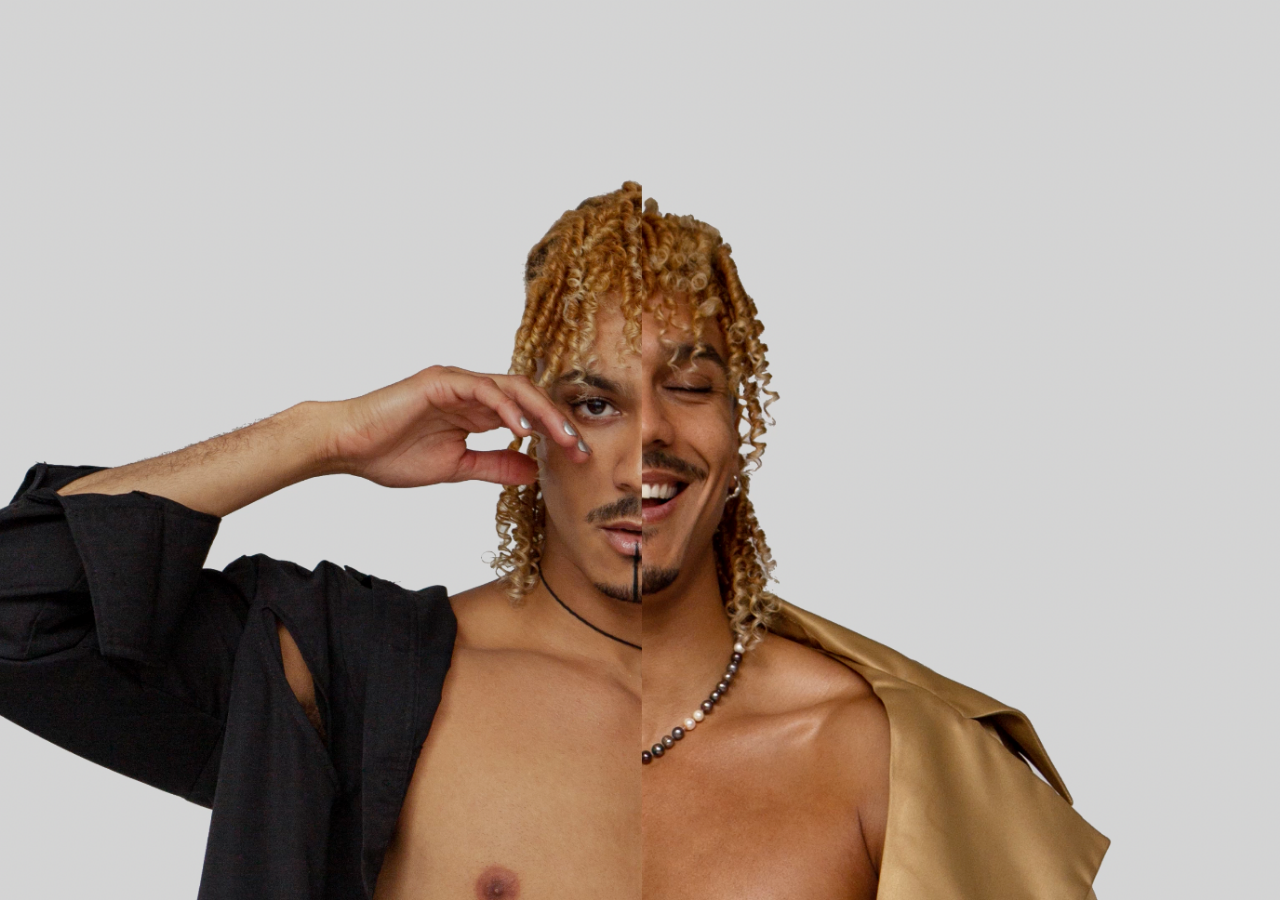
==== INDEX.html @ 9d593cb0 "mistake in the last one" ====
<!DOCTYPE html>
<html lang="en">

<head>
  <meta charset="UTF-8">
  <meta http-equiv="X-UA-Compatible" content="IE=edge">
  <meta name="viewport" content="width=device-width, initial-scale=1.0">
  <link rel="stylesheet" href="ANDRO STYLE.css">
  <link rel="preconnect" href="https://fonts.googleapis.com">
  <link rel="preconnect" href="https://fonts.gstatic.com" crossorigin>
  <link href="https://fonts.googleapis.com/css2?family=GFS+Didot&display=swap" rel="stylesheet">
  <link rel="stylesheet" href="/MAILING-LIST.css">

  <title>Document</title>
</head>

<body>
  <!DOCTYPE html>
  <html>

  <head>
    <meta name="viewport" content="width=device-width, initial-scale=1">
    <style>
      * {
        box-sizing: border-box;
      }

      body {
        margin: 0;
        font-family: Helvetica;
        font-size: 17px;
        padding: 0px;
        display: flex;
        justify-content: center;
        align-items: center;
        overflow: hidden;
        display: flex;
        flex-direction: column;
        align-items: center;
        justify-content: center;
        background-color: #CFCECE;
        width: 100vw;
        height: auto;
      }


      #myVideo {
        width: auto;
        height: 100vh;
        object-fit: cover;
      }

      #contentPost {
        top: 50px;
        position: fixed;
        font-size: 40pt;
        min-width: 100vw;
        display: flex;
        align-items: center;
        justify-content: center;
      }

      .wrapper {
        display: flex;
        flex-direction: column;
        justify-content: space-between;
        align-items: center;
        height: 100vh;
        width: 1000px;
        position: absolute;
        padding: auto;
        outline: 2px;
        outline-style: solid;
        outline-color: red;
        padding-top: 70vh;
      }

      .logo-landing-page {
        margin-top: 50px;
        width: 100%;
        max-width: 1000px;
      }

      #mailing-list-landing-page {
        position: fixed !important;
        top: 53%;
        padding-top: 10px !important;
        padding-left: 10px !important;
        padding-right: 10px !important;
        padding-bottom: 20px !important;
        height: 250px;
        width: 320px;
        background-color: rgba(62, 62, 62, 0.8);
        border-radius: 4px;
        opacity: 0;
      }

      #socials-landing-page {
        margin-top: 10px;
        margin-bottom: 10px;
      }

      #entersite {
        position: absolute;
        top: 87%;
        width: 200px;
        height: 50px;
        border-radius: 2px;
        border: 2px;
        border-style: solid;
        border-color: white;
        display: flex;
        align-items: center;
        justify-content: center;
        background-color: rgba(255, 255, 255, 0.5);
        font-family: DIDOT;
        font-weight: BOLD;
        text-decoration: none;
        color: black;
      }

      #entersite:hover {
        cursor: pointer;
        background-color: rgba(255, 255, 255, 0.7);
      }

      @media only screen and (max-height: 700px) {
        .logo-landing-page {
          max-width: 550px !important;
          margin-top: 0px !important;
        }
      @media only screen and (max-width: 420px) {
        .logo-landing-page {
          margin-top: 10px !important;
        }
      

        @media only screen and (max-height: 460px) {
          .logo-landing-page {
            max-width: 350px;
            margin-top: 0px;
          }

          #entersite {
            transform: scale(0.7);
            transform-origin: top;
          }

          @media only screen and (max-width: 768px) {

            .logo-landing-page {
              margin-top: 0px;
              width: 100%;
              max-width: 500px;
            }

            #myVideo {
              width: auto;
              height: 100vh;
              object-fit: cover;
            }
    </style>
  </head>


  <body>
    <script>
      console.log("hello")
      var video = document.getElementById("video");
      let windowWidth = window.visualViewport.width
      let windowHeight = window.visualViewport.height
      console.log(windowWidth)

      let source = document.createElement("source")
      source.setAttribute("type", "video/mp4")

      if (windowWidth < 518 && windowHeight > 375) {
        //It is a small screen
        source.setAttribute("src", 'ANDRO test.mp4')
        video.append(source);
      } else
        if (windowWidth > 518 && windowWidth < 1400 && windowHeight > 788) {
          //It is an iPad
          source.setAttribute("src", 'ANDRO test.mp4')
          video.append(source);
        }
        else
          if (windowWidth < 1400 && windowHeight < 788) {
            //It is a portrait device
            source.setAttribute("src", 'ANDRO test.mp4')
            video.append(source);
          }
          else
            if (windowWidth > 1400) {
              //It is a big screen or desktop
              source.setAttribute("src", 'ANDRO test.p4')
              video.append(source);
            }

    </script>
    <script src="https://code.jquery.com/jquery-1.11.3.js"></script>
    <script>

      $(document).ready(function () {
        // Hide the div
        $("#contentPost").hide();
        // Show the div after 5s
        $("#contentPost").delay(3000).fadeIn(100);
      });

      $(document).ready(function () {
        // Hide the div
        $("#mailing-list-landing-page").hide();
        // Show the div after 5s
        $("#mailing-list-landing-page").delay(4200).fadeIn(450);
      });
      $(document).ready(function () {
        // Hide the div
        $("#entersite").hide();
        // Show the div after 5s
        $("#entersite").delay(4600).fadeIn(250);
      });

    </script>


    <video playsinline autoplay muted id="myVideo" poster="/landing-page-poster.png">
      <source src="/ANDRO-LANDING-PAGE.mp4" type="video/mp4">
      Your browser does not support HTML5 video.
    </video>
    <a id="entersite" href="/ANDRO SITE.html">ENTER SITE</a>

    <script defer src="https://sibforms.com/forms/end-form/build/main.js"></script>
    <div id="contentPost">
      <img src="/andro-black.png" alt="Andro-LOGO" class="logo-landing-page">
    </div>



  </body>

  </html>
</body>

</html>
---- ANDRO STYLE.css ----
/* html,body{
    margin:0;
    background-color: black;
    padding:0;
    align-items: center;
    display: flex;
    flex-direction: column;
    overflow-x: hidden;
    max-width: 100%;
    position: relative;
} */
.lock-scroll00000 {
    position:fixed;
}

#mobile-video{
    max-width: 100vw;
    position: fixed;
    width: 100%;
    min-height: 100%;
    position: absolute;
    object-fit: cover;
    z-index: 0;   
    display: none;
}

#banner-video[poster]{
    object-fit: cover;
}
#smaller-video[poster]{
    object-fit: cover;
}
#mobile-video[poster]{
    object-fit: cover;
}

#smaller-video{
    max-width: 100vw;
    position: fixed;
    width: 100%;
    min-height: 100%;
    position: absolute;
    object-fit: cover;
    z-index: 0;   
    display: none;
    max-height: 100vh;
}

#banner-video{
    max-width: 100vw;
    position: fixed;
    width: 100%;
    height: 100%;
    position: absolute;
    object-fit: cover;
    z-index: 0;   
    display: block;
}

.landing-video{
    opacity: 0.9;
    min-width: 100vw;
    max-width: 100vw;
    height: 100vh;
    max-height: 100vh;
    position: relative;
    z-index: 0;
    padding-bottom: 50px;
}

.award-poster{
    display: flex;
    align-items: center;
    justify-content: center;
    width:70vw;
}

.background-background{
    margin-top:100vh;
    position: absolute;
    width:100%;
    overflow-y: hidden;
}

.background-image-right{
    float:right;
    min-width:100%;
}

.background-image-right-scale{
    float:right;
    transform: scale(1.3);
}

.background-image-left{
    float:left;
    min-width: 100%;
}


/* .big-background-container{
    position:relative;
    max-width:100vw;
    max-height: 1500px;
} */

/* SCALE THE HEIGHT HERE TO CHANGE OVERALL HEIGHT OF PAGE */
.background-container{
    position: relative;
    z-index: 0;
    right:0;
    background-size:cover;
    width: 100vw;
    overflow: hidden;
}

.mailing-text{
    width:280px;
    text-align: center;
    font-family: didot;
    color: white;
    font-size: 12pt;
    line-height: 1.5;
}

.end{
    position: relative;
    z-index: 100;
    margin-top: 180px;
    height: 80px;
    width: 100vw;
    color: white;
    display: flex;
    justify-content: space-between;
    align-items: center;
    flex-direction: column;
}

.footer-text{
    font-family: didot;

}

.navbar{
    width: 100vw;
    display: flex;
    flex-direction: row;
    justify-content: space-between;
    z-index: 1;
    position: fixed;
    top:0;
    z-index: 1;
}

.logo-container{
    max-width: 300px;
    z-index: 1000;
    display: flex;
    position: fixed;
    left:0px;
}

.andro-logo{
    max-width: 100%;
    padding-top: 34px;
    padding-left: 40px;
    z-index: 100;
}

.big-menu-container{
    position: fixed;
    display: flex;
    right: 30px;
    top:40px;
    z-index: 999999999;
}

.menu-container-lewis{
    max-width: 400px;
    display: flex;
    justify-content: space-evenly;
    flex-direction: row;
    margin-top: 50px;
    z-index: 1;
    margin-right: 50px;
    position: absolute;
}

.menu-item-og{
    font-size: 12pt;
    color: white;
    font-family: DIDOT;
    font-weight:lighter;
    text-decoration: none;
    opacity: 0.7;
    width: auto;
    margin-left: 10px;
    margin-right: 10px;
}

.menu-item-og:hover{
    opacity: 1;
    transition-duration: 100ms;
}

.page{
    position:relative;
    display:flex;
    align-items: center;
    justify-content: space-between;
    flex-direction: column;
    width:100vw;
    padding:120px;
    /* outline-width:2px;
    outline-style: solid;
    outline-color: white; */
}

.page-bottom{
    position:relative;
    display:flex;
    align-items: center;
    justify-content: space-between;
    flex-direction: column;
    width:100vw;
    padding-top:50px;
    padding-left:150px;
    padding-right: 150px;
    /* outline-width:2px;
    outline-style: solid;
    outline-color: white; */
}

.mailing-list-container{
    display:flex;
    justify-content: space-between;
    flex-direction: column;
    align-items: center;
    height: 290px;
    width: 280px;
    position: sticky;
    top: 20px;
    z-index: 400;
    padding-top: 90px;
    padding-left: 55px;
    padding-bottom: 20px;
}

.mailing-list-container--landing{
    position:static;
    display:flex;
    justify-content: space-between;
    flex-direction: column;
    align-items: center;
    height: 200px;
    width: 280px;
    z-index: 400;
}

input::placeholder{
    font-family: DIDOT;
    position:sticky;
    bottom: 0;
    text-align: center;
    color: white;
    font-size: 12px;
}

input{
    font-family: didot;
    color: grey;
}



#mc-embedded-subscribe-form{
    display: flex;
    flex-direction: row;
}

.email-box{
    width: 260px;
    height: 30px;
    background-color: rgba(255, 255, 255, 0.24);
    outline: white;
    outline-style: solid;
    outline-width: 2px;
    border-radius: 2pt;
    display: flex;
    justify-content: space-between;
    align-items: center;
    flex-direction: row;
}

.email-address-text{
    color: white;
    height: 33px;
    width: 170px;
    display:flex;
    align-items: center;
    justify-content: center;
    font-size: 12px;
    font-family: didot;
    opacity: 70%;
    bottom:68.5px;
    padding-top: 3px;
}

.line{
    width:2px;
    background-color:white;
    padding-bottom:0%;
    margin: 0%;
    height:100%;
}

.sign-up{
    color: white;
    height: 33px;
    width: 80px;
    display: flex;
    align-items: center;
    justify-content: center;
    font-size: 12px;
    font-family: didot;
    opacity: 100%;
    bottom:68.5px;
    text-decoration: none;
    outline-width: 0px;
    padding-top: 3px;  
}

.socials{
    display: flex;
    flex-direction: row;
    width: 220px;
    justify-content: space-between;
    align-items: center;
    color: white;
    padding-top: 7px;
    margin-bottom: 10px;
}


#facebook{
    width: 15px;
}

.social-icon{
    width: 25px;
    opacity: 0.8;
}

.social-icon:hover{
    opacity: 1;
    cursor: pointer;
}

.buyandstream{
    position:absolute;
    display: flex;
    flex-direction: column;
    justify-content: space-between;
    align-items: center;
    height: 50px;
    width:100vw;
    max-width: 100%;
    bottom:5vh;
    /* outline-width:2px;
    outline-style: solid;
    outline-color: white; */
}

.buyorstream{
    color: white;
    text-decoration: underline;
    font-size: 18px;
}

/* .page-live{
    position:relative;
    display:flex;
    align-items: center;
    justify-content: space-between;
    flex-direction: column;
    width:100vw;
    height:auto;
    min-height: 70vh;
    outline-width:2px;
    outline-style: solid;
    outline-color: white;
 } */

.page-content-container{
    display: flex;
    flex-direction: column;
    align-items: center;
    justify-content: space-between;
    height:auto;
}

.page-content-container-bottom{
    display: flex;
    flex-direction: column;
    align-items: center;
    justify-content: space-between;
}



.header{
    font-family: didot;
    font-size: 18px;
    font-weight: bold;
    color: white;
    margin-bottom: 80px;
    margin-top: 38px;
}

.music-container{
    display: flex;
    flex-direction: column;
    height: 140vh;
    justify-content:space-between;
    align-items: center;
    padding: 100px;

}

.EP-artwork{
    width: 450px;
}

#relative.buyandstream{
    width: 500px;
    position:relative;
    margin-bottom: 0px;
}

.EP-container{
    display: flex;
    align-items: center;
    flex-direction: column;
    justify-content: space-between;
    height: 580px;
}

.both-EP{
    display: flex;
    flex-direction: row;
    justify-content: space-between;
    width: 1100px;
}

.vid-container{
   
    display: flex;
    align-items: center;
    justify-content: center;
    position: relative;
}

.video{
    position: relative;
    width: 100%;
    height: 100%;
    aspect-ratio: 16 /9;
}

.video-page-container{
    display: flex;
    flex-direction: column;
    justify-content:space-between;
    align-items: center;
    padding: 100px;
}

* {box-sizing:border-box}

/* Slideshow container */
/* .slideshow-container {
  max-width: 1000px;
  position: relative;
  margin: auto;
  display: flex;
  flex-direction: row;
  align-items: center;
  justify-content: center;
  margin-top: 10px;
  margin-bottom: 20px;
} */

/* Hide the images by default */
.mySlides {
    width: 90vw;
    max-width: 1200px;
    max-height: 90%;
    position: relative;
}

/* Container for the L+R arrows */
.arrows{
    position: absolute;
    z-index: 100;
    display: flex;
    flex-direction: row;
    justify-content: space-between;
    width: 85vw;
    max-width:1000px;
}


.arrow{
    width:28px;
}

/* Next & previous buttons */
.prev, .next {
  cursor: pointer;
  position: relative;
  top: 50%;
  display: flex;
  align-items: center;
  justify-content: center;
  padding: 16px;
  color: rgb(255, 255, 255);
  font-weight: bold;
  font-size: 28px;
  transition: 0.6s ease;
  border-radius: 0 3px 3px 0;
  user-select: none;
    transform: scale(0.7);
}

/* Position the "next button" to the right */
.next {
  right: 0;
  border-radius: 3px 0 0 3px;
}

/* Fading animation */
.fade {
  animation-name: fade;
  animation-duration: 1.5s;
}

@keyframes fade {
  from {opacity: .4}
  to {opacity: 1}
}

.link-block{
    margin-top: 30px;
}
.see-more{
    color: white;
    text-decoration: underline;
    font-family: didot;
    font-size: 12pt;
    position: relative;
}

.anchor{
    position:absolute;
    margin-bottom: 150px;
}

.email-helper-text{
    font-family: didot;
    font-size: 200pt;
}

.full-screen-image{
    width: 100vw;
    min-height: 100vh;
}

/* HAMBURGER MENU STYLING */

#menu__toggle {
    opacity: 0;
  }
  
  #menu__toggle:checked~.menu__btn>span {
    transform: rotate(45deg);
  }
  
  #menu__toggle:checked~.menu__btn>span::before {
    top: 0;
    transform: rotate(0);
  }
  
  #menu__toggle:checked~.menu__btn>span::after {
    top: 0;
    transform: rotate(90deg);
  }
  
  #menu__toggle:checked~.menu__box {
    visibility: visible;
    left: 0;
  }
  
  .menu__btn {
    display: flex;
    align-items: center;
    position: absolute;
    top: 22px;
    left: 88%;
    width: 32px;
    height: 32px;
    cursor: pointer;
    z-index: 2;
  }
  
  .menu__btn>span {
    display: block;
    position: absolute;
    width: 100%;
    height: 2px;
    background-color: #616161;
    transition-duration: .25s;
  }
  
  .menu__btn>span::before,
  .menu__btn>span::after {
    display: block;
    position: absolute;
    width: 100%;
    height: 2px;
    background-color: #616161;
    transition-duration: .25s;
  }
  
  .menu__btn>span::before {
    content: '';
    top: -8px;
  }
  
  .menu__btn>span::after {
    content: '';
    top: 8px;
  }
  
  .menu__box {
    display: block;
    position: fixed;
    visibility: hidden;
    top: 0;
    left: -100%;
    width: 100%;
    height: 100%;
    margin: 0;
    padding: 80px 0;
    transition-duration: .25s;
    z-index: 1;
  }
  
  .menu__item {
    display: block;
    padding: 12px 24px;
    color: black;
    font-size: 25px;
    font-weight: 600;
    text-decoration: none;
    transition-duration: .25s;
  }
  
  
  .nav_desc {
    position: relative;
    text-align: center;
    padding-top: 50px;
    color: blue;
  }

  .logo-landing-page{
      padding-left: 40px;
      padding-right:40px;
  }
  .social-link{
      position: relative;
  }

  /* mute button stuff */

  #mutebutton {
    width: 45px;
    height: 60px;
    position: fixed;
    bottom: 5vh;
    left: 5%;
    z-index: 999999;
    opacity: 0;
    cursor: pointer;
  }

  .icon {
    position: fixed;
    bottom: 5vh;
    left: 5%;
    z-index: 10;
    cursor: pointer;
    transform-origin: left;
    opacity: 0.7;
  }

  .icon2 {
    position: fixed;
    bottom: 5vh;
    left: 5%;
    z-index: 10;
    cursor: pointer;
    transform-origin: left;
    opacity: 0;
  }

  .shapeexp:hover {
    fill-rule: nonzero;
    opacity: 1;
  }

  .shapeexp {
    z-index: 99999999999999;
  }

  .hoverexp {
    height: 45px;
    border: 2px solid white;
    text-align: center;
    width: 120px;
    padding: 0px !important;
    font-size: 16px;
    color: #fff;
    border-radius: 3px;
    position: fixed;
    bottom: 5vh;
    left: 7%;
    margin-left: -60px;
    cursor: pointer;
  }

  /* ///BREAKPOINTS/// */

/* @media only screen and (max-width: 1500px)and (min-width: 800px) {
    #smaller-video{
        display: flex;
    }
    #banner-video{
        display:none;
    }
    #mobile-video{
        display:none;
    }
} */
@media only screen and (max-width: 1500px) and (orientation:portrait) and (min-width:838px) {

    .award-poster{
        display: flex;
        align-items: center;
        justify-content: center;
        width:96vw;
    }
    .both-EP{
        display: flex;
        flex-direction: column;
        justify-content: space-between;
        width: auto;
    }
    /* .video{
        width: 850px;
        height: 420px;
    } */

    #live-dates{
        height: auto;
        padding-top:50px;
        padding-bottom:50px;
    }
    #topEP{
        margin-bottom: 50px;
    }
    .header{
        margin-bottom: 60px;
    }
    .page{
        padding: 0px;
        padding-top: 80px;
        padding-bottom: 80px;
    }
    .end{
        margin-top:120px;
    }
    #banner-video{
        display:none;
    }
    #smaller-video{
        display:flex;
    }
    #mobile-video{
        display:none;
    }
}

@media only screen and (max-width: 1324px){
    .both-EP{
        display: flex;
        flex-direction: column;
        height: auto;
    }

    #topEP{
        margin-bottom: 40px;
    }
    #banner-video{
        display: none !important;
    }
    #smaller-video{
        display: flex;
    }

}
@media only screen and (min-width: 1024px) and (max-height: 730px){
    .mailing-list-container{
        position: absolute;
        padding-top: 100px;
        padding-left: 0px;
        padding-bottom: 0px;
        height: auto;
        top:0;
        margin-top:100vh;
        width: 100vw;
    }
    .height{
        min-height:300px;
        min-width: 10px;
        background-color: blue;
    }
    #banner-video{
        display: none !important;
    }
    #smaller-video{
        display: flex;
    }
  
}
@media only screen and (max-width: 1024px) and (orientation:landscape){
    .mailing-list-container{
        position: absolute;
        padding-top: 100px;
        padding-left: 0px;
        padding-bottom: 0px;
        height: auto;
        top:0;
        margin-top:100vh;
        width: 100vw;
    }
    .height{
        min-height:300px;
        min-width: 10px;
        background-color: blue;
    }

    .EP-container{
        height: auto;
    }
    .buyandstream{
        margin-top:70px;
    }

    .header{
        margin-bottom: 40px;
    }

    #banner-video{
        display: none !important;
    }
    #smaller-video{
        display: flex;
    }
}

@media only screen and (max-width: 800px) and (orientation:landscape){
    #banner-video{
        display: none;
    }
}
@media only screen and (max-width: 1024px) and (orientation:portrait){

    #award-poster-page{
        width:100vw;
        padding-left: 2vw;
        padding-right:2vw;
    }

    .award-poster{
        max-height: 100vh;
    }
    /* .video{
        width: 100vw;
        height: 400px;
    } */
    .page{
        padding: 0px;
        padding-top: 50px;
        padding-bottom: 50px;
    }
    .end{
        margin-top:120px;
    }
    .andro-logo{
        padding-top: 30px;
        padding-left: 30px;
    }
    .mailing-list-container{
        position: absolute;
        padding-top: 150px;
        padding-left: 0px;
        padding-bottom: 0px;
        height: auto;
        top:0;
        margin-top:100vh;
        width: 100vw;
    }
    .height{
        min-height:350px;
        min-width: 10px;
        background-color: blue;
    }
    .menu-container{
        display: flex;
    } 
    #banner-video{
        display: none;
    }

    #smaller-video{
        display:flex;
    }

}

@media only screen and (max-width: 800px) and (min-height:400px) {

    /* .video{
        width: 100vw;
        height: 350px;
    } */
     .menu-container{
        display: none;
    } 
    .navbar-hamburger .menu-items {
        position: relative;
    } 
    .end{
        margin-top:80px;
    }
    .navbar-hamburger .menu-items {
        position: relative;
    } 

    .big-menu-container{
        display: none;
    }
    .andro-logo{
        padding-top: 30px;
        padding-left: 30px;
    }
    .header{
        margin-bottom:50px;
    }
    .award-poster{
        width:100vw;
        padding-left: 0vw;
        padding-right:0vw;
    }
    #banner-video{
        display: none !important;
    }
    #mobile-video{
        display:flex;
        width: auto;
        max-height:100vh;
        align-self: center;
        display: flex;
    }
    #smaller-video{
        display:none!important;
    } 
    .mailing-list-container{
        position: absolute;
        padding-top: 150px;
        padding-left: 0px;
        padding-bottom: 0px;
        height: auto;
        top:0;
        margin-top:100vh;
        width: 100vw;
    }
    .height{
        min-height:350px;
        min-width: 10px;
        background-color: blue;
    }
}

@media only screen and (max-width: 507px) and (orientation:portrait) {

    .page{
        padding: 0px;
        padding-top: 50px;
        padding-bottom: 50px;
    }
    .menu-container{
        display: none;
    }
    .EP-artwork{
        width:320px;
    }
    .EP-container{
        height: 440px;
    }
    .end{
        margin-top:70px;
    }

    .logo-container{
        max-width: 270px;
        margin-top: 5px;
        margin-left: 5px;
    }
    /* .video{
        width: 100vw;
        height: 250px;
    } */
    .andro-logo{
        padding-top: 25px;
        padding-left: 30px;
    }
    #sib-container{
        padding-top: 10px;
        padding-bottom: 10px;
    }

    .CONTAINER{
        margin-top: 3px !important;
        margin-bottom: 3px !important;
    }
    .award-poster{
        width:100vw;
        padding-left: 0vw;
        padding-right:0vw;
    }
    #banner-video{
        display:none;
    }
    #mobile-video{
        display:flex;
    }
    .mailing-list-container{
        position: absolute;
        padding-top: 80px!important;
        padding-left: 0px;
        padding-bottom: 0px;
        height: auto;
        top:0;
        margin-top:100vh;
        width: 100vw;
    }
    .height{
        min-height:300px!important;
        min-width: 10px;
        background-color: blue;
    }
    .end-margin{
        height:20px !important;
    }
}

@media only screen and (max-width: 400px) and (orientation:portrait) {
    .logo-container{
        max-width: 200px;
        margin-top: 10px;
        margin-left: 10px;
    }
    .award-poster{
        width:100vw;
        padding-left: 0vw;
        padding-right:0vw;
    }
    #banner-video{
        display:none;
    }
    #mobile-video{
        display:flex;
        min-width: 100vw;
    }
    .mailing-list-container{
        position: absolute;
        padding-top: 150px;
        padding-left: 0px;
        padding-bottom: 0px;
        height: auto;
        top:0;
        margin-top:100vh;
        width: 100vw;
    }
    .height{
        min-height:350px;
        min-width: 10px;
        background-color: blue;
    }
    .end-margin{
        height:20px !important;
    }
    .andro-logo{
        padding-left:15px;
    }
    /* .EP-artwork{
        height: 90vh;
        width: auto;
    }

    .EP-container{
        height: auto;
    }
    .buyandstream{
        margin-top:70px;
    }

    .header{
        margin-bottom: 40px;
    } */
}

@media only screen and (max-width: 799px) and (orientation:landscape) {

    .big-menu-container{
        display: none;
    }
    .navbar-hamburger .menu-items {
        position: relative;
    } 
    #mailing-text-mobile{
        padding-top:20px;
        text-align: center;
        max-width: 250px;
    }
    .EP-artwork{
        height: 90vh;
        width: auto;
    }

    .EP-container{
        height: auto;
    }
    .buyandstream{
        margin-top:70px;
    }

    .header{
        margin-bottom: 40px;
    }
  
    .CONTAINER{
        margin-top: 5px !important;
    }
    .socials{
        padding-top: 15px;
    }
    .mailing-list-container{
        position: absolute;
        padding-top: 150px;
        padding-left: 0px;
        padding-bottom: 0px;
        height: auto;
        top:0;
        margin-top:100vh;
        width: 100vw;
    }
    .height{
        min-height:350px;
        min-width: 10px;
        background-color: blue;
    }
    #banner-video{
        display: none;
    }
    
}
@media only screen and (max-width: 300px) {
    .andro-logo{
        width: 150px;
        padding-left: 10px;
    }
    .hamburger{
        transform: scale(0.6);
        margin-top: -6px;
    }
    #mobile-video{
        min-width:100vw;
        height: auto;
    }
    #banner-video{
        display:none;
    }
    .EP-artwork{
        max-width: 100vw;
    }
}
---- MAILING-LIST.css ----
/* CONTROL OVERALL SIZE */
.CONTAINER{
  min-width: 300px;
  WIDTH: 100%;
  margin-top: 15px;
  margin-bottom: 16px;
  display: flex;
  align-items: center;
  flex-direction: column;
}

button{
  border-width: 0px;
}
/* BUTTON */
.sib-form-block__button {
  color: black;
  height: 33px;
  width: 100px;
  display: flex;
  align-items: center;
  justify-content: center;
  font-size: 12px;
  font-family: didot;
  opacity: 100%;
  bottom:68.5px;
  text-decoration: none;
  outline-width: 0px;
  background-color: whitesmoke;
}

.sib-form-block__button:hover{
  background-color: rgba(0, 0, 0, 0.0.1);
  font-style: bold;
  border-style: solid;
  border-width: 1px;
  border-color: rgba(0, 0, 0, 0.1);
}

#success-message{
    margin-top:5px;
    margin-bottom:10px;
}

#error-message{
  font-family: didot;
  font-size: 50px;
  max-width: 100px;
}

#error-message{
    display:none;

}
SHOWS SUCCESS MESSAGE
.sib-form-message-panel {
  display: none;
}
.sib-form-message-panel {
  display: flex;
  align-items: center;
  margin: 0;
  padding: 0rem;
  font-family: didot;
  font-size: 12pt;
  color: white;
  text-align: center;
  padding-top: 10px;
  padding-bottom: 10px;
  padding-left: 5px;
  padding-right: 5px;
  margin-top: 20px;
  margin-bottom: 20px;
  outline: 2px;
  outline-style: solid;
  outline-color: white;
}


/* .sib-flag {
  display: inline-block;
  width: 32px;
  min-width: 2rem;
  height: 32px;
  background: url('https://static.sendinblue.com/images/flags.png') no-repeat;
}
.sib-flag.sib-flag-ad {
  background-position: -3px -0px;
  width: 30px;
  height: 30px;
} */
/* .sib-flag.sib-flag-ae {
  background-position: -36px -0px;
  width: 30px;
  height: 30px;
}
.sib-flag.sib-flag-af {
  background-position: -69px -0px;
  width: 30px;
  height: 30px;
}
.sib-flag.sib-flag-ag {
  background-position: -102px -0px;
  width: 30px;
  height: 30px;
}
.sib-flag.sib-flag-ai {
  background-position: -135px -0px;
  width: 30px;
  height: 30px;
}
.sib-flag.sib-flag-al {
  background-position: -168px -0px;
  width: 30px;
  height: 30px;
}
.sib-flag.sib-flag-am {
  background-position: -201px -0px;
  width: 30px;
  height: 30px;
}
.sib-flag.sib-flag-ao {
  background-position: -234px -0px;
  width: 30px;
  height: 30px;
}
.sib-flag.sib-flag-aq {
  background-position: -267px -0px;
  width: 30px;
  height: 30px;
}
.sib-flag.sib-flag-ar {
  background-position: -300px -0px;
  width: 30px;
  height: 30px;
}
.sib-flag.sib-flag-as {
  background-position: -333px -0px;
  width: 30px;
  height: 30px;
}
.sib-flag.sib-flag-at {
  background-position: -366px -0px;
  width: 30px;
  height: 30px;
}
.sib-flag.sib-flag-au {
  background-position: -399px -0px;
  width: 30px;
  height: 30px;
}
.sib-flag.sib-flag-aw {
  background-position: -432px -0px;
  width: 30px;
  height: 30px;
}
.sib-flag.sib-flag-ax {
  background-position: -465px -0px;
  width: 30px;
  height: 30px;
}
.sib-flag.sib-flag-az {
  background-position: -498px -0px;
  width: 30px;
  height: 30px;
}
.sib-flag.sib-flag-ba {
  background-position: -3px -33px;
  width: 30px;
  height: 30px;
}
.sib-flag.sib-flag-bb {
  background-position: -36px -33px;
  width: 30px;
  height: 30px;
}
.sib-flag.sib-flag-bd {
  background-position: -69px -33px;
  width: 30px;
  height: 30px;
}
.sib-flag.sib-flag-be {
  background-position: -102px -33px;
  width: 30px;
  height: 30px;
}
.sib-flag.sib-flag-bf {
  background-position: -135px -33px;
  width: 30px;
  height: 30px;
}
.sib-flag.sib-flag-bg {
  background-position: -168px -33px;
  width: 30px;
  height: 30px;
}
.sib-flag.sib-flag-bh {
  background-position: -201px -33px;
  width: 30px;
  height: 30px;
}
.sib-flag.sib-flag-bi {
  background-position: -234px -33px;
  width: 30px;
  height: 30px;
}
.sib-flag.sib-flag-bj {
  background-position: -267px -33px;
  width: 30px;
  height: 30px;
}
.sib-flag.sib-flag-bl {
  background-position: -300px -33px;
  width: 30px;
  height: 30px;
}
.sib-flag.sib-flag-bm {
  background-position: -333px -33px;
  width: 30px;
  height: 30px;
}
.sib-flag.sib-flag-bn {
  background-position: -366px -33px;
  width: 30px;
  height: 30px;
}
.sib-flag.sib-flag-bo {
  background-position: -399px -33px;
  width: 30px;
  height: 30px;
}
.sib-flag.sib-flag-bq {
  background-position: -432px -33px;
  width: 30px;
  height: 30px;
}
.sib-flag.sib-flag-br {
  background-position: -465px -33px;
  width: 30px;
  height: 30px;
}
.sib-flag.sib-flag-bs {
  background-position: -498px -33px;
  width: 30px;
  height: 30px;
}
.sib-flag.sib-flag-bt {
  background-position: -3px -66px;
  width: 30px;
  height: 30px;
}
.sib-flag.sib-flag-bv {
  background-position: -36px -66px;
  width: 30px;
  height: 30px;
}
.sib-flag.sib-flag-bw {
  background-position: -69px -66px;
  width: 30px;
  height: 30px;
}
.sib-flag.sib-flag-by {
  background-position: -102px -66px;
  width: 30px;
  height: 30px;
}
.sib-flag.sib-flag-bz {
  background-position: -135px -66px;
  width: 30px;
  height: 30px;
}
.sib-flag.sib-flag-ca {
  background-position: -168px -66px;
  width: 30px;
  height: 30px;
}
.sib-flag.sib-flag-cc {
  background-position: -201px -66px;
  width: 30px;
  height: 30px;
}
.sib-flag.sib-flag-cd {
  background-position: -234px -66px;
  width: 30px;
  height: 30px;
}
.sib-flag.sib-flag-cf {
  background-position: -267px -66px;
  width: 30px;
  height: 30px;
}
.sib-flag.sib-flag-cg {
  background-position: -300px -66px;
  width: 30px;
  height: 30px;
}
.sib-flag.sib-flag-ch {
  background-position: -333px -66px;
  width: 30px;
  height: 30px;
}
.sib-flag.sib-flag-ci {
  background-position: -366px -66px;
  width: 30px;
  height: 30px;
}
.sib-flag.sib-flag-ck {
  background-position: -399px -66px;
  width: 30px;
  height: 30px;
}
.sib-flag.sib-flag-cl {
  background-position: -432px -66px;
  width: 30px;
  height: 30px;
}
.sib-flag.sib-flag-cm {
  background-position: -465px -66px;
  width: 30px;
  height: 30px;
}
.sib-flag.sib-flag-cn {
  background-position: -498px -66px;
  width: 30px;
  height: 30px;
}
.sib-flag.sib-flag-co {
  background-position: -3px -99px;
  width: 30px;
  height: 30px;
}
.sib-flag.sib-flag-cr {
  background-position: -36px -99px;
  width: 30px;
  height: 30px;
}
.sib-flag.sib-flag-cu {
  background-position: -69px -99px;
  width: 30px;
  height: 30px;
}
.sib-flag.sib-flag-cv {
  background-position: -102px -99px;
  width: 30px;
  height: 30px;
}
.sib-flag.sib-flag-cw {
  background-position: -135px -99px;
  width: 30px;
  height: 30px;
}
.sib-flag.sib-flag-cx {
  background-position: -168px -99px;
  width: 30px;
  height: 30px;
}
.sib-flag.sib-flag-cy {
  background-position: -201px -99px;
  width: 30px;
  height: 30px;
}
.sib-flag.sib-flag-cz {
  background-position: -234px -99px;
  width: 30px;
  height: 30px;
}
.sib-flag.sib-flag-de {
  background-position: -267px -99px;
  width: 30px;
  height: 30px;
}
.sib-flag.sib-flag-dj {
  background-position: -300px -99px;
  width: 30px;
  height: 30px;
}
.sib-flag.sib-flag-dk {
  background-position: -333px -99px;
  width: 30px;
  height: 30px;
}
.sib-flag.sib-flag-dm {
  background-position: -366px -99px;
  width: 30px;
  height: 30px;
}
.sib-flag.sib-flag-do {
  background-position: -399px -99px;
  width: 30px;
  height: 30px;
}
.sib-flag.sib-flag-dz {
  background-position: -432px -99px;
  width: 30px;
  height: 30px;
}
.sib-flag.sib-flag-ec {
  background-position: -465px -99px;
  width: 30px;
  height: 30px;
}
.sib-flag.sib-flag-ee {
  background-position: -498px -99px;
  width: 30px;
  height: 30px;
}
.sib-flag.sib-flag-eg {
  background-position: -3px -132px;
  width: 30px;
  height: 30px;
}
.sib-flag.sib-flag-eh {
  background-position: -36px -132px;
  width: 30px;
  height: 30px;
}
.sib-flag.sib-flag-er {
  background-position: -69px -132px;
  width: 30px;
  height: 30px;
}
.sib-flag.sib-flag-es {
  background-position: -102px -132px;
  width: 30px;
  height: 30px;
}
.sib-flag.sib-flag-et {
  background-position: -135px -132px;
  width: 30px;
  height: 30px;
}
.sib-flag.sib-flag-fi {
  background-position: -168px -132px;
  width: 30px;
  height: 30px;
}
.sib-flag.sib-flag-fj {
  background-position: -201px -132px;
  width: 30px;
  height: 30px;
}
.sib-flag.sib-flag-fk {
  background-position: -234px -132px;
  width: 30px;
  height: 30px;
}
.sib-flag.sib-flag-fm {
  background-position: -267px -132px;
  width: 30px;
  height: 30px;
}
.sib-flag.sib-flag-fo {
  background-position: -300px -132px;
  width: 30px;
  height: 30px;
}
.sib-flag.sib-flag-fr {
  background-position: -333px -132px;
  width: 30px;
  height: 30px;
}
.sib-flag.sib-flag-ga {
  background-position: -366px -132px;
  width: 30px;
  height: 30px;
}
.sib-flag.sib-flag-gb {
  background-position: -399px -132px;
  width: 30px;
  height: 30px;
}
.sib-flag.sib-flag-gd {
  background-position: -432px -132px;
  width: 30px;
  height: 30px;
}
.sib-flag.sib-flag-ge {
  background-position: -465px -132px;
  width: 30px;
  height: 30px;
}
.sib-flag.sib-flag-gf {
  background-position: -498px -132px;
  width: 30px;
  height: 30px;
}
.sib-flag.sib-flag-gg {
  background-position: -3px -165px;
  width: 30px;
  height: 30px;
}
.sib-flag.sib-flag-gh {
  background-position: -36px -165px;
  width: 30px;
  height: 30px;
}
.sib-flag.sib-flag-gi {
  background-position: -69px -165px;
  width: 30px;
  height: 30px;
}
.sib-flag.sib-flag-gl {
  background-position: -102px -165px;
  width: 30px;
  height: 30px;
}
.sib-flag.sib-flag-gm {
  background-position: -135px -165px;
  width: 30px;
  height: 30px;
}
.sib-flag.sib-flag-gn {
  background-position: -168px -165px;
  width: 30px;
  height: 30px;
}
.sib-flag.sib-flag-gp {
  background-position: -201px -165px;
  width: 30px;
  height: 30px;
}
.sib-flag.sib-flag-gq {
  background-position: -234px -165px;
  width: 30px;
  height: 30px;
}
.sib-flag.sib-flag-gr {
  background-position: -267px -165px;
  width: 30px;
  height: 30px;
}
.sib-flag.sib-flag-gs {
  background-position: -300px -165px;
  width: 30px;
  height: 30px;
}
.sib-flag.sib-flag-gt {
  background-position: -333px -165px;
  width: 30px;
  height: 30px;
}
.sib-flag.sib-flag-gu {
  background-position: -366px -165px;
  width: 30px;
  height: 30px;
}
.sib-flag.sib-flag-gw {
  background-position: -399px -165px;
  width: 30px;
  height: 30px;
}
.sib-flag.sib-flag-gy {
  background-position: -432px -165px;
  width: 30px;
  height: 30px;
}
.sib-flag.sib-flag-hk {
  background-position: -465px -165px;
  width: 30px;
  height: 30px;
}
.sib-flag.sib-flag-hm {
  background-position: -498px -165px;
  width: 30px;
  height: 30px;
}
.sib-flag.sib-flag-hn {
  background-position: -3px -198px;
  width: 30px;
  height: 30px;
}
.sib-flag.sib-flag-hr {
  background-position: -36px -198px;
  width: 30px;
  height: 30px;
}
.sib-flag.sib-flag-ht {
  background-position: -69px -198px;
  width: 30px;
  height: 30px;
}
.sib-flag.sib-flag-hu {
  background-position: -102px -198px;
  width: 30px;
  height: 30px;
}
.sib-flag.sib-flag-id {
  background-position: -135px -198px;
  width: 30px;
  height: 30px;
}
.sib-flag.sib-flag-ie {
  background-position: -168px -198px;
  width: 30px;
  height: 30px;
}
.sib-flag.sib-flag-il {
  background-position: -201px -198px;
  width: 30px;
  height: 30px;
}
.sib-flag.sib-flag-im {
  background-position: -234px -198px;
  width: 30px;
  height: 30px;
}
.sib-flag.sib-flag-in {
  background-position: -267px -198px;
  width: 30px;
  height: 30px;
}
.sib-flag.sib-flag-io {
  background-position: -300px -198px;
  width: 30px;
  height: 30px;
}
.sib-flag.sib-flag-iq {
  background-position: -333px -198px;
  width: 30px;
  height: 30px;
}
.sib-flag.sib-flag-ir {
  background-position: -366px -198px;
  width: 30px;
  height: 30px;
}
.sib-flag.sib-flag-is {
  background-position: -399px -198px;
  width: 30px;
  height: 30px;
}
.sib-flag.sib-flag-it {
  background-position: -432px -198px;
  width: 30px;
  height: 30px;
}
.sib-flag.sib-flag-je {
  background-position: -465px -198px;
  width: 30px;
  height: 30px;
}
.sib-flag.sib-flag-jm {
  background-position: -498px -198px;
  width: 30px;
  height: 30px;
}
.sib-flag.sib-flag-jo {
  background-position: -3px -231px;
  width: 30px;
  height: 30px;
}
.sib-flag.sib-flag-jp {
  background-position: -36px -231px;
  width: 30px;
  height: 30px;
}
.sib-flag.sib-flag-ke {
  background-position: -69px -231px;
  width: 30px;
  height: 30px;
}
.sib-flag.sib-flag-kg {
  background-position: -102px -231px;
  width: 30px;
  height: 30px;
}
.sib-flag.sib-flag-kh {
  background-position: -135px -231px;
  width: 30px;
  height: 30px;
}
.sib-flag.sib-flag-ki {
  background-position: -168px -231px;
  width: 30px;
  height: 30px;
}
.sib-flag.sib-flag-km {
  background-position: -201px -231px;
  width: 30px;
  height: 30px;
}
.sib-flag.sib-flag-kn {
  background-position: -234px -231px;
  width: 30px;
  height: 30px;
}
.sib-flag.sib-flag-kp {
  background-position: -267px -231px;
  width: 30px;
  height: 30px;
}
.sib-flag.sib-flag-kr {
  background-position: -300px -231px;
  width: 30px;
  height: 30px;
}
.sib-flag.sib-flag-kw {
  background-position: -333px -231px;
  width: 30px;
  height: 30px;
}
.sib-flag.sib-flag-ky {
  background-position: -366px -231px;
  width: 30px;
  height: 30px;
}
.sib-flag.sib-flag-kz {
  background-position: -399px -231px;
  width: 30px;
  height: 30px;
}
.sib-flag.sib-flag-la {
  background-position: -432px -231px;
  width: 30px;
  height: 30px;
}
.sib-flag.sib-flag-lb {
  background-position: -465px -231px;
  width: 30px;
  height: 30px;
}
.sib-flag.sib-flag-lc {
  background-position: -498px -231px;
  width: 30px;
  height: 30px;
}
.sib-flag.sib-flag-li {
  background-position: -3px -264px;
  width: 30px;
  height: 30px;
}
.sib-flag.sib-flag-lk {
  background-position: -36px -264px;
  width: 30px;
  height: 30px;
}
.sib-flag.sib-flag-lr {
  background-position: -69px -264px;
  width: 30px;
  height: 30px;
}
.sib-flag.sib-flag-ls {
  background-position: -102px -264px;
  width: 30px;
  height: 30px;
}
.sib-flag.sib-flag-lt {
  background-position: -135px -264px;
  width: 30px;
  height: 30px;
}
.sib-flag.sib-flag-lu {
  background-position: -168px -264px;
  width: 30px;
  height: 30px;
}
.sib-flag.sib-flag-lv {
  background-position: -201px -264px;
  width: 30px;
  height: 30px;
}
.sib-flag.sib-flag-ly {
  background-position: -234px -264px;
  width: 30px;
  height: 30px;
}
.sib-flag.sib-flag-ma {
  background-position: -267px -264px;
  width: 30px;
  height: 30px;
}
.sib-flag.sib-flag-mc {
  background-position: -300px -264px;
  width: 30px;
  height: 30px;
}
.sib-flag.sib-flag-md {
  background-position: -333px -264px;
  width: 30px;
  height: 30px;
}
.sib-flag.sib-flag-me {
  background-position: -366px -264px;
  width: 30px;
  height: 30px;
}
.sib-flag.sib-flag-mf {
  background-position: -399px -264px;
  width: 30px;
  height: 30px;
}
.sib-flag.sib-flag-mg {
  background-position: -432px -264px;
  width: 30px;
  height: 30px;
}
.sib-flag.sib-flag-mh {
  background-position: -465px -264px;
  width: 30px;
  height: 30px;
}
.sib-flag.sib-flag-mk {
  background-position: -498px -264px;
  width: 30px;
  height: 30px;
}
.sib-flag.sib-flag-ml {
  background-position: -3px -297px;
  width: 30px;
  height: 30px;
}
.sib-flag.sib-flag-mm {
  background-position: -36px -297px;
  width: 30px;
  height: 30px;
}
.sib-flag.sib-flag-mn {
  background-position: -69px -297px;
  width: 30px;
  height: 30px;
}
.sib-flag.sib-flag-mo {
  background-position: -102px -297px;
  width: 30px;
  height: 30px;
}
.sib-flag.sib-flag-mp {
  background-position: -135px -297px;
  width: 30px;
  height: 30px;
}
.sib-flag.sib-flag-mq {
  background-position: -168px -297px;
  width: 30px;
  height: 30px;
}
.sib-flag.sib-flag-mr {
  background-position: -201px -297px;
  width: 30px;
  height: 30px;
}
.sib-flag.sib-flag-ms {
  background-position: -234px -297px;
  width: 30px;
  height: 30px;
}
.sib-flag.sib-flag-mt {
  background-position: -267px -297px;
  width: 30px;
  height: 30px;
}
.sib-flag.sib-flag-mu {
  background-position: -300px -297px;
  width: 30px;
  height: 30px;
}
.sib-flag.sib-flag-mv {
  background-position: -333px -297px;
  width: 30px;
  height: 30px;
}
.sib-flag.sib-flag-mw {
  background-position: -366px -297px;
  width: 30px;
  height: 30px;
}
.sib-flag.sib-flag-mx {
  background-position: -399px -297px;
  width: 30px;
  height: 30px;
}
.sib-flag.sib-flag-my {
  background-position: -432px -297px;
  width: 30px;
  height: 30px;
}
.sib-flag.sib-flag-mz {
  background-position: -465px -297px;
  width: 30px;
  height: 30px;
}
.sib-flag.sib-flag-na {
  background-position: -498px -297px;
  width: 30px;
  height: 30px;
}
.sib-flag.sib-flag-nc {
  background-position: -3px -330px;
  width: 30px;
  height: 30px;
}
.sib-flag.sib-flag-ne {
  background-position: -36px -330px;
  width: 30px;
  height: 30px;
}
.sib-flag.sib-flag-nf {
  background-position: -69px -330px;
  width: 30px;
  height: 30px;
}
.sib-flag.sib-flag-ng {
  background-position: -102px -330px;
  width: 30px;
  height: 30px;
}
.sib-flag.sib-flag-ni {
  background-position: -135px -330px;
  width: 30px;
  height: 30px;
}
.sib-flag.sib-flag-nl {
  background-position: -168px -330px;
  width: 30px;
  height: 30px;
}
.sib-flag.sib-flag-no {
  background-position: -201px -330px;
  width: 30px;
  height: 30px;
}
.sib-flag.sib-flag-np {
  background-position: -234px -330px;
  width: 30px;
  height: 30px;
}
.sib-flag.sib-flag-nr {
  background-position: -267px -330px;
  width: 30px;
  height: 30px;
}
.sib-flag.sib-flag-nu {
  background-position: -300px -330px;
  width: 30px;
  height: 30px;
}
.sib-flag.sib-flag-nz {
  background-position: -333px -330px;
  width: 30px;
  height: 30px;
}
.sib-flag.sib-flag-om {
  background-position: -366px -330px;
  width: 30px;
  height: 30px;
}
.sib-flag.sib-flag-pa {
  background-position: -399px -330px;
  width: 30px;
  height: 30px;
}
.sib-flag.sib-flag-pe {
  background-position: -432px -330px;
  width: 30px;
  height: 30px;
}
.sib-flag.sib-flag-pf {
  background-position: -465px -330px;
  width: 30px;
  height: 30px;
}
.sib-flag.sib-flag-pg {
  background-position: -498px -330px;
  width: 30px;
  height: 30px;
}
.sib-flag.sib-flag-ph {
  background-position: -3px -363px;
  width: 30px;
  height: 30px;
}
.sib-flag.sib-flag-pk {
  background-position: -36px -363px;
  width: 30px;
  height: 30px;
}
.sib-flag.sib-flag-pl {
  background-position: -69px -363px;
  width: 30px;
  height: 30px;
}
.sib-flag.sib-flag-pm {
  background-position: -102px -363px;
  width: 30px;
  height: 30px;
}
.sib-flag.sib-flag-pn {
  background-position: -135px -363px;
  width: 30px;
  height: 30px;
}
.sib-flag.sib-flag-pr {
  background-position: -168px -363px;
  width: 30px;
  height: 30px;
}
.sib-flag.sib-flag-ps {
  background-position: -201px -363px;
  width: 30px;
  height: 30px;
}
.sib-flag.sib-flag-pt {
  background-position: -234px -363px;
  width: 30px;
  height: 30px;
}
.sib-flag.sib-flag-pw {
  background-position: -267px -363px;
  width: 30px;
  height: 30px;
}
.sib-flag.sib-flag-py {
  background-position: -300px -363px;
  width: 30px;
  height: 30px;
}
.sib-flag.sib-flag-qa {
  background-position: -333px -363px;
  width: 30px;
  height: 30px;
}
.sib-flag.sib-flag-re {
  background-position: -366px -363px;
  width: 30px;
  height: 30px;
}
.sib-flag.sib-flag-ro {
  background-position: -399px -363px;
  width: 30px;
  height: 30px;
}
.sib-flag.sib-flag-rs {
  background-position: -432px -363px;
  width: 30px;
  height: 30px;
}
.sib-flag.sib-flag-ru {
  background-position: -465px -363px;
  width: 30px;
  height: 30px;
}
.sib-flag.sib-flag-rw {
  background-position: -498px -363px;
  width: 30px;
  height: 30px;
}
.sib-flag.sib-flag-sa {
  background-position: -3px -396px;
  width: 30px;
  height: 30px;
}
.sib-flag.sib-flag-sb {
  background-position: -36px -396px;
  width: 30px;
  height: 30px;
}
.sib-flag.sib-flag-sc {
  background-position: -69px -396px;
  width: 30px;
  height: 30px;
}
.sib-flag.sib-flag-sd {
  background-position: -102px -396px;
  width: 30px;
  height: 30px;
}
.sib-flag.sib-flag-se {
  background-position: -135px -396px;
  width: 30px;
  height: 30px;
}
.sib-flag.sib-flag-sg {
  background-position: -168px -396px;
  width: 30px;
  height: 30px;
}
.sib-flag.sib-flag-sh {
  background-position: -201px -396px;
  width: 30px;
  height: 30px;
}
.sib-flag.sib-flag-si {
  background-position: -234px -396px;
  width: 30px;
  height: 30px;
}
.sib-flag.sib-flag-sj {
  background-position: -267px -396px;
  width: 30px;
  height: 30px;
}
.sib-flag.sib-flag-sk {
  background-position: -300px -396px;
  width: 30px;
  height: 30px;
}
.sib-flag.sib-flag-sl {
  background-position: -333px -396px;
  width: 30px;
  height: 30px;
}
.sib-flag.sib-flag-sm {
  background-position: -366px -396px;
  width: 30px;
  height: 30px;
}
.sib-flag.sib-flag-sn {
  background-position: -399px -396px;
  width: 30px;
  height: 30px;
}
.sib-flag.sib-flag-so {
  background-position: -432px -396px;
  width: 30px;
  height: 30px;
}
.sib-flag.sib-flag-sr {
  background-position: -465px -396px;
  width: 30px;
  height: 30px;
}
.sib-flag.sib-flag-ss {
  background-position: -498px -396px;
  width: 30px;
  height: 30px;
}
.sib-flag.sib-flag-st {
  background-position: -3px -429px;
  width: 30px;
  height: 30px;
}
.sib-flag.sib-flag-sv {
  background-position: -36px -429px;
  width: 30px;
  height: 30px;
}
.sib-flag.sib-flag-sx {
  background-position: -69px -429px;
  width: 30px;
  height: 30px;
}
.sib-flag.sib-flag-sy {
  background-position: -102px -429px;
  width: 30px;
  height: 30px;
}
.sib-flag.sib-flag-sz {
  background-position: -135px -429px;
  width: 30px;
  height: 30px;
}
.sib-flag.sib-flag-tc {
  background-position: -168px -429px;
  width: 30px;
  height: 30px;
}
.sib-flag.sib-flag-td {
  background-position: -201px -429px;
  width: 30px;
  height: 30px;
}
.sib-flag.sib-flag-tf {
  background-position: -234px -429px;
  width: 30px;
  height: 30px;
}
.sib-flag.sib-flag-tg {
  background-position: -267px -429px;
  width: 30px;
  height: 30px;
}
.sib-flag.sib-flag-th {
  background-position: -300px -429px;
  width: 30px;
  height: 30px;
}
.sib-flag.sib-flag-tj {
  background-position: -333px -429px;
  width: 30px;
  height: 30px;
}
.sib-flag.sib-flag-tk {
  background-position: -366px -429px;
  width: 30px;
  height: 30px;
}
.sib-flag.sib-flag-tl {
  background-position: -399px -429px;
  width: 30px;
  height: 30px;
}
.sib-flag.sib-flag-tm {
  background-position: -432px -429px;
  width: 30px;
  height: 30px;
}
.sib-flag.sib-flag-tn {
  background-position: -465px -429px;
  width: 30px;
  height: 30px;
}
.sib-flag.sib-flag-to {
  background-position: -498px -429px;
  width: 30px;
  height: 30px;
}
.sib-flag.sib-flag-tr {
  background-position: -3px -462px;
  width: 30px;
  height: 30px;
}
.sib-flag.sib-flag-tt {
  background-position: -36px -462px;
  width: 30px;
  height: 30px;
}
.sib-flag.sib-flag-tv {
  background-position: -69px -462px;
  width: 30px;
  height: 30px;
}
.sib-flag.sib-flag-tw {
  background-position: -102px -462px;
  width: 30px;
  height: 30px;
}
.sib-flag.sib-flag-tz {
  background-position: -135px -462px;
  width: 30px;
  height: 30px;
}
.sib-flag.sib-flag-ua {
  background-position: -168px -462px;
  width: 30px;
  height: 30px;
}
.sib-flag.sib-flag-ug {
  background-position: -201px -462px;
  width: 30px;
  height: 30px;
}
.sib-flag.sib-flag-um {
  background-position: -234px -462px;
  width: 30px;
  height: 30px;
}
.sib-flag.sib-flag-us {
  background-position: -267px -462px;
  width: 30px;
  height: 30px;
}
.sib-flag.sib-flag-uy {
  background-position: -300px -462px;
  width: 30px;
  height: 30px;
}
.sib-flag.sib-flag-uz {
  background-position: -333px -462px;
  width: 30px;
  height: 30px;
}
.sib-flag.sib-flag-va {
  background-position: -366px -462px;
  width: 30px;
  height: 30px;
}
.sib-flag.sib-flag-vc {
  background-position: -399px -462px;
  width: 30px;
  height: 30px;
}
.sib-flag.sib-flag-ve {
  background-position: -432px -462px;
  width: 30px;
  height: 30px;
}
.sib-flag.sib-flag-vg {
  background-position: -465px -462px;
  width: 30px;
  height: 30px;
}
.sib-flag.sib-flag-vi {
  background-position: -498px -462px;
  width: 30px;
  height: 30px;
}
.sib-flag.sib-flag-vn {
  background-position: -3px -495px;
  width: 30px;
  height: 30px;
}
.sib-flag.sib-flag-vu {
  background-position: -36px -495px;
  width: 30px;
  height: 30px;
}
.sib-flag.sib-flag-wf {
  background-position: -69px -495px;
  width: 30px;
  height: 30px;
}
.sib-flag.sib-flag-ws {
  background-position: -102px -495px;
  width: 30px;
  height: 30px;
}
.sib-flag.sib-flag-xk {
  background-position: -135px -495px;
  width: 30px;
  height: 30px;
}
.sib-flag.sib-flag-ye {
  background-position: -168px -495px;
  width: 30px;
  height: 30px;
}
.sib-flag.sib-flag-yt {
  background-position: -201px -495px;
  width: 30px;
  height: 30px;
}
.sib-flag.sib-flag-za {
  background-position: -234px -495px;
  width: 30px;
  height: 30px;
}
.sib-flag.sib-flag-zm {
  background-position: -267px -495px;
  width: 30px;
  height: 30px;
}
.sib-flag.sib-flag-zw {
  background-position: -300px -495px;
  width: 30px;
  height: 30px;
}
.sib-sms-select {
  display: flex;
  width: 100%;
  font-size: 14px;
  position: relative;
}
.sib-container--medium.sib-container--horizontal .sib-sms-select,
.sib-container--small .sib-sms-select {
  flex-direction: column;
}
.sib-sms-select__title {
  display: flex;
  position: relative;
  align-items: center;
  background: #ffffff;
  border: 1px solid #c0ccda;
  border-radius: 3px;
  box-sizing: border-box;
  cursor: pointer;
  font-size: 14px;
  height: 3em;
  padding: 8px 16px 8px 8px;
  margin-right: 8px;
  position: relative;
  text-align: left;
  width: 100%;
  max-width: 60px;
}
.sib-sms-select__title::after {
  content: '';
  display: block;
  position: absolute;
  right: 5px;
  width: 0;
  height: 0;
  border-left: 5px solid transparent;
  border-right: 5px solid transparent;
  border-top: 5px solid #000;
}
.sib-sms-select__title > .sib-sms-select__label-text {
  display: none;
}
.sib-container--medium.sib-container--horizontal .sib-sms-select__title,
.sib-container--small .sib-sms-select__title {
  max-width: 100%;
  margin-right: 0;
  margin-bottom: 0.5rem;
}
.sib-container--medium.sib-container--horizontal .sib-sms-select__title::after,
.sib-container--small .sib-sms-select__title::after {
  content: '';
  display: block;
  position: absolute;
  right: 8px;
  width: 0;
  height: 0;
  border-left: 5px solid transparent;
  border-right: 5px solid transparent;
  border-top: 5px solid #000;
}
.sib-container--medium.sib-container--horizontal
  .sib-sms-select__title
  > .sib-sms-select__label-text,
.sib-container--small .sib-sms-select__title > .sib-sms-select__label-text {
  display: block;
}
.sib-sms-select__list {
  background: #fff;
  border: 1px solid #c0ccda;
  border-radius: 3px;
  box-sizing: border-box;
  display: none;
  height: 0;
  list-style: none;
  margin: 8px 0 0 0;
  opacity: 0;
  padding: 0;
  position: absolute;
  width: 100%;
  z-index: 999;
}
.sib-sms-select__list.sib-is-open {
  display: block;
  height: auto;
  max-height: 250px;
  overflow: scroll;
  opacity: 1;
}
.sib-sms-select__list li {
  display: flex;
  align-items: center;
  border-bottom: 1px solid #c0ccda;
  cursor: pointer;
  padding: 8px;
  font-size: 14px;
}
.sib-sms-select__list li:hover,
.sib-sms-select__list li.sib-is-selected {
  background-color: #8ed8fd;
}
.sib-sms-select__number-input {
  display: flex;
  width: 100%;
  height: 3em;
  border: 1px solid #c0ccda;
  border-radius: 3px;
  background: #fff;
}
.sib-sms-select__calling-code {
  height: 100%;
  max-width: 70px;
  padding: 8px;
  border-top: 0;
  border-right: 1px solid #c0ccda;
  border-bottom: 0;
  border-left: 0;
  border-radius: 3px 0 0 3px;
  line-height: 1.8em;
  text-align: center;
  font-size: inherit;
  color: inherit;
  outline: none;
}
.sib-container--medium.sib-container--horizontal .sib-sms-select__calling-code,
.sib-container--small .sib-sms-select__calling-code {
  max-width: 50px;
  padding: 8px 4px;
}
.sib-sms-select__phone-number {
  width: calc(100% - 70px);
  height: 100%;
  padding: 8px;
  border-radius: 3px;
  border: 0;
  outline: 0;
  font-size: inherit;
}
.sib-sms-select__label-text {
  margin-left: 8px;
  margin-left: 8px;
  white-space: nowrap;
  overflow: hidden;
  text-overflow: ellipsis;
}
@media screen and (max-width: 480px) {
  .sib-sms-select {
    display: block;
  }
  .sib-sms-select__title {
    display: inline-block;
    max-width: 100%;
    margin-bottom: 10px;
  }
  .sib-container--small .sib-sms-select__title {
    display: flex;
  }
  .sib-container--small .sib-sms-select__title .sib-flag {
    margin-left: 0;
    bottom: 0;
  }
  .sib-container--small .sib-sms-select__title .sib-sms-select__label-text {
    margin-left: 0.5rem;
    padding-bottom: 0;
  }
  .sib-sms-select__title::after {
    content: '';
    display: block;
    position: absolute;
    right: 20px;
    top: 50%;
    width: 0;
    height: 0;
    border-left: 5px solid transparent;
    border-right: 5px solid transparent;
    border-top: 5px solid #000;
  }
  .sib-sms-select__title__phone-number {
    padding-right: 45px;
  }
  .sib-sms-select__title > .sib-flag {
    margin-left: 10px;
    float: left;
    position: relative;
    bottom: 4px;
  }
  .sib-sms-select__title > .sib-sms-select__label-text {
    display: inline-block;
    max-width: 70%;
    margin-left: 18px;
    padding-bottom: 5px;
    font-size: 20px;
  }
}
@media screen and (max-width: 480px) {
  .sib-sms-tooltip {
    position: absolute;
    right: 12px;
    top: 56%;
    width: 18px;
    height: 18px;
  }
  .sib-sms-tooltip__icon {
    color: #fff;
    width: 24px;
    height: 24px;
    display: block;
    background: transparent;
    text-align: center;
    font-size: 12px !important;
    padding: 4px;
  }
}
@media screen and (max-width: 375px) {
  .g-recaptcha.sib-visible-recaptcha {
    transform: scale(0.8);
    -webkit-transform: scale(0.8);
    transform-origin: 0 0;
    -webkit-transform-origin: 0 0;
  }
}
.sib-form *,
.sib-form ::after,
.sib-form ::before {
  box-sizing: border-box;
}
.sib-form {
  /* background-attachment: fixed;
  font-size: 16px;
  font-family: Roboto, sans-serif;
  padding: 32px 12px 32px;
  margin: 0; */

/* } */
/* .sib-form__declaration {
  display: flex;
  padding: 0 16px;
  align-items: center;
} */
/* .sib-form__declaration .declaration-block-icon {
  display: flex;
  padding: 0 16px 0 0;
  margin: 0;
} */
/* .sib-form__declaration .declaration-block-icon [class^='sib-svgIcon'] {
  width: 65px;
  height: 65px;
} */
/* .sib-form__declaration p {
  line-height: 1.5em;
  margin: 0;
} */
/* .sib-form--blockPosition {
  position: relative;
} */
/* .sib-form ul,
.sib-form ol {
  padding: 0;
} */
/* #sib-container {
  background: #fff;
  margin: 0 auto;
  padding: 17px;
  display: inline-block;
  width: 100%;
} */
/* #sib-form {
  text-align: left;
} */
/* #sib-form .entry__choice label {
  display: unset;
}
.sib-menu {
  display: none;
  position: absolute;
  top: 0;
  left: 0;
  z-index: 10;
  background-color: #fff;
  border: 1px solid #d1d1d1;
  border-radius: 3px;
  margin-top: 8px;
}
.sib-menu .entry__choice {
  white-space: nowrap;
  width: 100%;
  overflow: hidden;
  text-overflow: ellipsis;
  padding: 0;
  text-indent: 0;
}
.sib-menu__item-list {
  margin: 0;
  list-style: none;
  overflow-y: auto;
  overflow-x: hidden;
  box-shadow: none;
  margin-top: 8px;
  max-height: 360px;
  border: none;
  padding: 12px 0;
}
.sib-menu__item {
  line-height: 1.5em;
  cursor: pointer;
  padding: 4px 16px;
  overflow: hidden;
} */
/* .sib-menu__item:hover {
  background-color: #8ed8fd;
}
.sib-menu__apply {
  text-align: right;
  padding: 8px 12px 12px 0;
} */
@media screen and (max-width: 375px) {
  .sib-menu__apply {
    display: flex;
    flex-direction: column-reverse;
    padding: 8px;
  }
}
/* .sib-menu__apply button {
  padding: 8px 16px;
}
.sib-menu__separator {
  font-size: 20px;
  vertical-align: sub;
}
.sib-menu__select {
  padding: 0px 7px;
}
.sib-menu__selectTextAlign {
  padding: 0px 15px !important;
}
.sib-menu__select button {
  padding: 8px 5px;
}
.sib-menu .input_replaced {
  opacity: 0;
  position: static;
  width: 0px;
  margin: 0;
}
.sib-menu .sib-multiselect__label {
  width: 100%;
}
.sib-menu .sib-multiselect__label-text {
  text-indent: 0;
}
#sib-other-container .entry__controls--other {
  margin-left: 1.5em;
}
#sib-other-container .entry__choice--other {
  width: 100%;
}
#sib-other-container #sib-other-reason {
  width: 100%;
  padding: 8px;
  resize: vertical;
  border: 1px solid #687484;
}
.checkbox__label {
  word-wrap: break-word;
}
.checkbox.checkbox_tick_positive::before {
  left: calc(50% - 1px);
}
.input_display {
  line-height: 1.5rem;
}
.entry__choice {
  width: 100%;
  margin-bottom: 3px;
  font-family: Roboto, sans-serif;
  word-wrap: break-all;
  word-wrap: break-word;
}
.entry__label {
  margin-bottom: 10px;
  width: 100%;
  font-weight: 500;
  word-break: break-word;
  word-wrap: break-word;
}
.entry__label_optin {
  display: inline;
}
.entry__label > * {
  float: left;
}
.entry__label::after {
  content: attr(data-required);
  font-size: 1em;
  color: #ff4949;
  text-decoration: none;
  word-wrap: break-all;
  word-wrap: break-word;
  display: inline;
}
.entry__specification {
  margin: 10px 0;
}
.entry__controls {
  margin: 0;
}
/* .entry__error {
  display: none;
  margin-top: 6px;
  margin-bottom: 6px;
  background: transparent;
} */ */
/* .sib-entry_mcq .entry__controls {
  display: block;
  background: transparent;
  border: none;
  outline: none;
}
.sib-form-block {
  word-wrap: break-word;
  outline: none;
} */
/* .sib-form-block p,
.sib-form-block ol,
.sib-form-block ul {
  text-align: inherit;
  margin: 0;
  line-height: 1.5em;
  
} */
/* .sib-form-block ol,
.sib-form-block ul {
  list-style-position: inside;
  
} */
.sib-form-block__button {
  display: inline-block;
  border: none;
  overflow-wrap: break-word;
  max-width: 100%;
  cursor: pointer;
  padding-top: 9.3px;
  padding: 0;
  background: none;
}

/* edited */
.sib-form-block__button-disabled {
  opacity: 0.1;
}
/* .sib-form-block__button-with-loader {
  min-height: 40px;
  line-height: 23px;
}
.sib-image-form-block {
  padding: 2px;
}
.sib-image-form-block a {
  display: block;
  overflow: hidden;
}
.sib-image-form-block img {
  max-width: 100%;
}
.sib-divider-form-block {
  border: 0;
  margin: 0;
}
.form__label-row {
  display: flex;
  flex-direction: column;
  justify-content: stretch;
}
.form__label-row--horizontal {
  flex-direction: row;
  align-items: flex-start;
  margin: 10px 0;
}
.form__label-row--horizontal > *:first-child {
  margin-right: 20px;
}
.form__label-row--horizontal > * {
  width: 50%;
  flex-grow: 1;
} */
/* .input {
  width: calc(100% - 1rem);
}
.input--multiselect {
  position: relative;
  padding-right: 32px;
  line-height: 37px;
  overflow: hidden;
  text-overflow: ellipsis;
  white-space: nowrap;
}
.input--multiselect::before {
  content: '';
  position: absolute;
  right: 8px;
  border: 8px solid transparent;
  border-top-color: #343f4e;
  top: calc(50% - 4px);
}
.input--select {
  position: relative;
  width: 100%;
}
.input--select::before,
.input--select::after {
  content: '';
  position: absolute;
  right: 8px;
} */
/* .input--select::before {
  top: calc(50% - 12px);
  border: 5px solid transparent;
  border-bottom-color: #343f4e;
} */
/* .input--select::after {
  top: calc(50% + 2px);
  border: 5px solid transparent;
  border-top-color: #343f4e;
} */
.input--hidden {
  display: none !important;
}
/* .input--centerText {
  display: flex;
  align-items: center;
} */
/* input::-webkit-input-placeholder {
  color: #bfcad8;
}
input::-moz-placeholder {
  color: #bfcad8;
}
input:-ms-input-placeholder {
  color: #bfcad8;
}
input:-moz-placeholder {
  color: #bfcad8;
}
textarea.input {
  padding: calc(0.5rem - 1px);
} */
/* .sib-form-container a {
  text-decoration: underline;
  color: #2bb2fc;
}
.sib-sms-input {
  width: 100%;
  display: flex;
  align-items: center;
}
.sib-sms-input .sib-smscode-select {
  width: 70px;
  margin-right: 10px;
  flex-shrink: 0;
}
.sib-sms-input .entry__controls {
  width: 100%;
}
.sib-sms-input .sib-menu__item {
  padding: 4px 2px;
}
.form__entry {
  position: static;
  margin-left: 0;
  padding-left: 0;
} */
/* .sib-panel {
  position: relative;
  width: 100%;
  margin: 24px 0;
  padding: 10px 25px;
  border-width: 1px;
  border-style: solid;
  border-radius: 3px;
  color: #3c4858;
  text-align: center;
  box-shadow: none;
} */
/* .sib-panel--active {
  display: block;
}
.sib-panel--inactive {
  display: none;
} */
/* .sib-panel__text {
  margin: 0;
  font-weight: 600;
  text-align: left;
} */
/* .sib-panel__link {
  padding: 0 5px;
  color: #3c4858;
  text-decoration: underline;
  cursor: pointer;
} */
/* .sib-panel__close-icon {
  position: absolute;
  top: 12px;
  right: 25px;
  cursor: pointer;
} */
.sib-form-message-panel {
  width: 100%;
  padding: 0.4375rem;
  border: 1px solid;
  display: none;
}
.sib-form-message-panel--active {
  display: inline-block;
}
/* .sib-form-message-panel__text {
  display: flex;
  align-items: center;
  margin: 0;

} */
/* .sib-form-message-panel__text .sib-icon {
  contain: strict;
  display: inline-block;
  fill: currentColor;
} */
/* .sib-form-message-panel__text .sib-notification__icon {
  height: 1.5em;
  width: 1.5em;
  flex-shrink: 0;
  margin-right: calc(1rem - 1px);
} */
/* .sib-loader {
  display: inline-block;
  position: relative;
  width: 64px;
  height: 64px;
}
.checkbox_tick_positive:before {
  left: 49%;
} */
/* @media screen and (max-width: 500px) {
  #sib-container {
    padding: 32px 9px 32px;
  }
  .form__label-row--horizontal {
    flex-direction: column;
  }
  .form__label-row--horizontal > * {
    width: 100%;
  }
} */
/* .sib-loader div {
  position: absolute;
  width: 5px;
  height: 5px;
  background: #fff;
  border-radius: 50%;
  animation: loader 1.2s linear infinite;
}
.sib-loader div:nth-child(1) {
  animation-delay: 0s;
  top: 29px;
  left: 53px;
}
.sib-loader div:nth-child(2) {
  animation-delay: -0.1s;
  top: 18px;
  left: 50px;
}
.sib-loader div:nth-child(3) {
  animation-delay: -0.2s;
  top: 9px;
  left: 41px;
}
.sib-loader div:nth-child(4) {
  animation-delay: -0.3s;
  top: 6px;
  left: 29px;
}
.sib-loader div:nth-child(5) {
  animation-delay: -0.4s;
  top: 9px;
  left: 18px;
}
.sib-loader div:nth-child(6) {
  animation-delay: -0.5s;
  top: 18px;
  left: 9px;
}
.sib-loader div:nth-child(7) {
  animation-delay: -0.6s;
  top: 29px;
  left: 6px;
}
.sib-loader div:nth-child(8) {
  animation-delay: -0.7s;
  top: 41px;
  left: 9px;
}
.sib-loader div:nth-child(9) {
  animation-delay: -0.8s;
  top: 50px;
  left: 18px;
}
.sib-loader div:nth-child(10) {
  animation-delay: -0.9s;
  top: 53px;
  left: 29px;
}
.sib-loader div:nth-child(11) {
  animation-delay: -1s;
  top: 50px;
  left: 41px;
}
.sib-loader div:nth-child(12) {
  animation-delay: -1.1s;
  top: 41px;
  left: 50px;
} */
/* .entry__choice label p {
  display: inline;
}
@keyframes loader {
  0%,
  20%,
  80%,
  100% {
    transform: scale(1);
  }
  50% {
    transform: scale(1.5);
  }
} */

@media screen and (max-width: 480px) {
  .sib-image-form-block img {
    height: auto !important;
  }
}
.progress-indicator {
  background: transparent;
}
.sib-hide-loader-icon {
  display: none;
}

.sib-form ::-webkit-input-placeholder {
  color: #c0ccda;
  opacity: 1;
}
.sib-form ::-moz-placeholder {
  color: #c0ccda;
  opacity: 1;
}
.sib-form :-ms-input-placeholder {
  color: #c0ccda;
  opacity: 1;
}
.sib-form ::-ms-input-placeholder {
  color: #c0ccda;
  opacity: 1;
}
.sib-form ::placeholder {
  color: #c0ccda;
  opacity: 1;
}
.sib-form .sib-form_fieldset {
  display: table-row-group;
}
.sib-form .fieldset__separator {
  display: table-row;
}
.sib-form .fieldset__separator:after,
.sib-form .fieldset__separator:before {
  background: #c0ccda;
  background-clip: padding-box;
  border: solid transparent;
  border-width: calc(4rem - 1px) 0 4rem;
  -moz-box-sizing: content-box;
  box-sizing: content-box;
  content: '';
  display: table-cell;
  height: 1px;
}
.sib-form .form__fieldset {
  border: 0;
  display: table-row;
  padding: 0;
}
.sib-form .form__fieldset:first-child .form__entries,
.sib-form .form__fieldset:first-child .form__legend {
  padding-top: 0;
}
.sib-form .form__entries,
.sib-form .form__legend {
  display: table-cell;
  margin: 0;
  padding-top: 4rem;
  vertical-align: top;
}
.sib-form .form__legend {
  font-size: 1.14869835rem;
  line-height: 1.5rem;
  font-weight: 700;
  padding-right: 2.5rem;
}
@media (max-width: 45rem) {
  .sib-form .fieldset__separator,
  .sib-form .form__entries,
  .sib-form .form__fieldset,
  .sib-form .form__legend,
  .sib-form .sib-form_fieldset {
    display: block;
  }
  .sib-form .form__legend {
    padding-bottom: 0.5rem;
    padding-right: 0;
  }
  .sib-form .form__entries {
    padding-top: 0;
  }
  .sib-form .fieldset__separator {
    border: 0;
  }
}
.sib-form .form__entry {
  border: 0;
  margin: 0;
  padding: 0;
  position: relative;
}
.sib-form .form__entry:not(:first-child) {
  margin-top: 1.5rem;
}
.sib-form .entry__label + .form__entry {
  margin-top: 0;
}
.sib-form .entry__label {
  display: table;
  font-weight: 700;
  padding: 0;
  white-space: normal;
}
.sib-form .form__row {
  display: -webkit-flex;
  display: flex;
  -webkit-flex-wrap: wrap;
  flex-wrap: wrap;
  margin: -0.25rem -0.75rem;
}
.sib-form .form__row:not(:first-child) {
  margin-top: 1.25rem;
}
.sib-form .entry__label + .form__row {
  margin-top: -0.25rem;
}
.sib-form .form__row > .form__entry {
  margin: 0.25rem 0.75rem;
}
.sib-form .entry__optional-indicator {
  color: #687484;
  font-size: 0.87055056rem;
  line-height: 1rem;
  font-weight: 400;
}

/* //////////////////////////////////////////////////////////////////////////////////////////////////////////////////////////////////// */
.sib-form .entry__field {
  -webkit-align-items: center;
  align-items: center;
  background: #fff;
  border: 1px solid #c0ccda;
  border-radius: 3px;
  display: -webkit-inline-flex;
  display: inline-flex;
  margin: 0.25rem 0;
  max-width: 100%;
}
.sib-form .entry__field:focus-within {
  box-shadow: 0 0 0 2px #c9e1f4;
}
.sib-form .input,
.sib-form .input__affix {
  background: none;
  border: 0;
  font: inherit;
  margin: 0;
}
.sib-form .input:first-child,
.sib-form .input__affix:first-child {
  padding-left: 0.5rem;
}
.sib-form .input:last-child,
.sib-form .input__affix:last-child {
  padding-right: 0.5rem;
}
.sib-form .input,
.sib-form .input__button {
  -moz-box-sizing: content-box;
  box-sizing: content-box;
  color: inherit;
  outline: 0;
}
/* .sib-form .input:not(textarea),
.sib-form .input__button {
  height: calc(2.5rem - 2px);
} */
/* .sib-form .input__affix {
  color: #687484;
  -webkit-flex-shrink: 0;
  flex-shrink: 0;
} */
.sib-form .input__button {
  cursor: pointer;
  padding: 0 0.5rem;
}
.sib-form .input__button[type='submit'] {
  border-bottom-left-radius: 0;
  border-left: 1px solid #c0ccda;
  border-top-left-radius: 0;
  color: inherit;
  margin-left: 0.5rem;
}
/* .sib-form .input__button .sib-icon {
  height: 1.5rem;
  vertical-align: bottom;
  width: 1.5rem;
} */
/* .sib-form .input {
  box-shadow: none;
  min-width: 1px;
  padding: 0;
} */
/* .sib-form textarea.input {
  padding: calc(0.5rem - 1px);
} */
/* .sib-form select.input {
  -webkit-appearance: none;
  -moz-appearance: none;
  appearance: none;
  background-image: url("data:image/svg+xml;charset=utf-8,%3Csvg xmlns='http://www.w3.org/2000/svg' viewBox='0 0 286.1 167'%3E%3Cpath d='M24.1 0h238c21.4 0 32.1 25.9 17 41l-119 119c-9.4 9.4-24.6 9.4-33.9 0L7.1 41C-8 25.9 2.7 0 24.1 0z' fill='%233c4858'/%3E%3C/svg%3E");
  background-position: right 0.65em top 50%;
  background-repeat: no-repeat;
  background-size: 0.65em auto;
} */
/* .sib-form select.input:first-child,
.sib-form select.input:last-child {
  padding-right: calc(2rem - 1px);
}
.sib-form .sib-entry_block .entry__field,
.sib-form .form__row .entry__field,
.sib-form .sib-form_block .entry__field {
  display: -webkit-flex;
  display: flex;
}
.sib-form .sib-entry_block .input,
.sib-form .form__row .input,
.sib-form .sib-form_block .input {
  -webkit-flex-grow: 1;
  flex-grow: 1;
}
.sib-form .sib-entry_phrasing,
.sib-form .sib-entry_phrasing .entry__label,
.sib-form .sib-entry_phrasing .entry__specification {
  display: inline-block;
}
.sib-form .sib-entry_phrasing .entry__label {
  font-weight: 400;
} */
/* .sib-form .sib-entry_errored { */
  /* margin-left: -0.5rem;
  padding-left: 0.5rem; */
/* } */
/* .sib-form .sib-entry_errored:before {
  background: #ff4949;
  bottom: 0;
  content: '';
  position: absolute;
  right: 100%;
  top: 0;
  width: 0.25rem;
}
.sib-form .entry__error,
.sib-form .entry__label,
.sib-form .entry__specification,
.sib-form .form__error {
  max-width: 40em;
}
.sib-form .entry__error,
.sib-form .entry__specification,
.sib-form .form__error {
  display: block;
}
.sib-form .entry__choice + .entry__error,
.sib-form .entry__choice + .entry__specification,
.sib-form .entry__error + .entry__error,
.sib-form .entry__error + .entry__specification,
.sib-form .entry__specification + .entry__error,
.sib-form .entry__specification + .entry__specification {
  margin-top: 0.5rem;
} */
/* .sib-form .entry__error {
  color: #ff4949;
  font-size: 0.87055056rem;
  line-height: 1rem;
}
.sib-form .entry__specification {
  color: #687484;
  margin: 0;
} */
/* .sib-form .entry__choice { */
  /* padding-left: 1.5em;
  text-indent: -1.5em; */
/* } */
/* .sib-form .entry__choice .checkbox,
.sib-form .entry__choice .radio-button {
  margin-right: 0.5em;
}
.sib-form .entry__choice .sib-toggletip {
  text-indent: 0;
}
.sib-form .entry__choice:not(:first-child) {
  margin-top: 0.5rem;
}
.sib-form .entry__choices.menu {
  margin-top: 2px;
  max-height: 20rem;
  overflow: auto;
  /* padding: 0.5rem; */

/* .sib-form .checkbox,
.sib-form .radio-button {
  background: #fff;
  border: 1px solid #687484;
  cursor: pointer;
  display: inline-block;
  height: 1em;
  vertical-align: -0.125em;
  width: 1em;
  position: relative;
}
.sib-form .checkbox {
  border-radius: 3px;
}
.sib-form .radio-button {
  border-radius: 50%;
}
.sib-form .radio-button:before {
  border-radius: 50%;
  bottom: 2px;
  content: '';
  left: 2px;
  position: absolute;
  right: 2px;
  top: 2px;
} */
/* .sib-form .checkbox_tick_negative:after,
.sib-form .checkbox_tick_negative:before {
  border: solid #fff;
  border-width: 0 0 0 2px;
  bottom: 0;
  content: '';
  left: 50%;
  margin-left: -1px;
  position: absolute;
  top: 0;
} */
/* .sib-form .checkbox_tick_negative:after {
  -webkit-transform: rotate(-45deg);
  transform: rotate(-45deg);
}
.sib-form .checkbox_tick_negative:before,
.sib-form .checkbox_tick_positive:before {
  -webkit-transform: rotate(45deg);
  transform: rotate(45deg);
} */
.sib-form .checkbox_tick_positive:before {
  border-color: #fff;
  border-style: solid;
  border-width: 0 2px 2px 0;
  bottom: 1px;
  content: '';
  left: 50%;
  margin-left: -25%;
  position: absolute;
  top: 1px;
  -webkit-transform-origin: 80% 45%;
  transform-origin: 80% 45%;
  width: 50%;
}
.sib-form .input_replaced {
  opacity: 0;
  position: absolute;
  z-index: -1;
}
.sib-form .input_replaced:checked + .checkbox_tick_positive {
  background: #13ce66;
  border-color: #13ce66;
}
.sib-form .input_replaced:checked + .checkbox_tick_negative {
  background: #ff4949;
  border-color: #ff4949;
}
.sib-form .input_replaced:checked + .radio-button {
  border-color: #0092ff;
}
.sib-form .input_replaced:checked + .radio-button:before {
  background: #0092ff;
}
.sib-form .input_replaced:indeterminate + .checkbox {
  background: #fff;
  border-color: #687484;
}
.sib-form .input_replaced:indeterminate + .checkbox:before {
  background: #687484;
  border: 0;
  content: '';
  height: 2px;
  left: 2px;
  margin: -1px 0 0;
  position: absolute;
  right: 2px;
  -webkit-transform: none;
  transform: none;
  top: 50%;
  width: auto;
}
.sib-form .input_replaced:indeterminate + .checkbox:after {
  content: normal;
}
.sib-form .input_replaced:active + .checkbox,
.sib-form .input_replaced:active + .radio-button,
.sib-form .input_replaced:focus + .checkbox,
.sib-form .input_replaced:focus + .radio-button {
  box-shadow: 0 0 0 2px #c9e1f4;
}
.sib-form .choice__form {
  border: 0;
  margin: 0;
  padding: 0;
}
.sib-form .choice__form[disabled] {
  display: none;
}
.sib-form .entry__choice + .choice__form {
  border-left: 2px solid #c0ccda;
  margin-left: calc(0.5em - 1px);
  padding: 0.5rem calc(0.5rem + 0.5em - 1px);
}
.sib-form ::-ms-reveal {
  display: none;
} */
.sib-form ::-webkit-inner-spin-button,
.sib-form ::-webkit-search-decoration {
  display: none;
}
.sib-form [type='search'] {
  -webkit-appearance: textfield;
  -moz-appearance: textfield;
  appearance: textfield;
}
.sib-form .input[readonly] {
  background-color: #f9fafc;
}
.sib-form .input[type='text'] + .input__password-toggler {
  color: #0092ff;
}
.sib-form .sib-ap-nostyle-input-icon {
  display: none;
}
.sib-form .sib-ap-nostyle-dropdown-menu {
  -moz-box-sizing: content-box;
  box-sizing: content-box;
  background: #fff;
  border: 1px solid #c0ccda;
  border-radius: 3px;
  list-style: none;
  margin: 0;
  max-width: 100vw;
  min-width: 100%;
  padding: calc(0.5rem - 1px) 0;
}
.sib-form .sib-ap-nostyle-dropdown-menu.sib-collapsible__content {
  position: absolute;
  top: 100%;
  z-index: 1;
}
.sib-form
  .sib-ap-nostyle-dropdown-menu.sib-collapsible__content:not(.sib-collapsible__content_toggled) {
  display: none;
}
.sib-form .sib-ap-nostyle-dropdown-menu em {
  font-style: normal;
  font-weight: 700;
}
.sib-form .sib-ap-nostyle-input {
  padding-right: 0.5rem;
}
.sib-form .sib-ap-nostyle-suggestion {
  cursor: default;
  color: inherit;
  cursor: pointer;
  display: block;
  overflow: hidden;
  padding: 0.5rem 1rem;
  text-decoration: none;
  text-overflow: ellipsis;
  white-space: nowrap;
}
.sib-form .sib-ap-nostyle-cursor,
.sib-form .sib-ap-nostyle-suggestion:focus,
.sib-form .sib-ap-nostyle-suggestion:hover {
  background: #eff2f7;
}
.sib-form .sib-ap-footer {
  display: none;
}
.sib-form .menu {
  background: #fff;
  border: 1px solid #c0ccda;
  border-radius: 3px;
  list-style: none;
  margin: 0;
  max-width: 100vw;
  min-width: 100%;
  padding: calc(0.5rem - 1px) 0;
}
.sib-form .menu.sib-collapsible__content {
  position: absolute;
  top: 100%;
  z-index: 1;
}
.sib-form
  .menu.sib-collapsible__content:not(.sib-collapsible__content_toggled) {
  display: none;
}
.sib-form .menu__content,
.sib-form .menu__heading {
  padding: 0;
  margin: 1rem;
}
.sib-form .menu__content:first-child,
.sib-form .menu__heading:first-child {
  margin-top: 0.5rem;
}
.sib-form .menu__content:last-child,
.sib-form .menu__heading:last-child {
  margin-bottom: 0.5rem;
}
.sib-form .menu__heading {
  font-size: 1.31950791rem;
  line-height: 1.5rem;
  font-weight: 400;
}
.sib-form .menu__content {
  list-style: none;
}
.sib-form .menu__icon {
  color: #8492a6;
  height: 1em;
  vertical-align: -0.125em;
  width: 1em;
  margin-right: 0.5rem;
}
.sib-form .menu__control {
  color: inherit;
  cursor: pointer;
  display: block;
  overflow: hidden;
  padding: 0.5rem 1rem;
  text-decoration: none;
  text-overflow: ellipsis;
  white-space: nowrap;
}
.sib-form .menu__control:focus,
.sib-form .menu__control:hover {
  background: #eff2f7;
}
.sib-form .menu__divider {
  border: 0;
  border-top: 1px solid #c0ccda;
  margin: 0.5rem 0;
}
.sib-form .clickable_button,
.sib-form .clickable_link {
  font: inherit;
  margin: 0;
}
.sib-form .clickable_button.sib-collapsible__trigger:before,
.sib-form .clickable_link.sib-collapsible__trigger:before {
  border-left: 0.25rem solid transparent;
  border-right: 0.25rem solid transparent;
  border-bottom: 0;
  border-top: 0.25rem solid;
  content: '';
  float: right;
  margin: 0.625rem 0 0 0.25em;
}
.sib-form .clickable_button.sib-collapsible__trigger_toggled:before,
.sib-form .clickable_link.sib-collapsible__trigger_toggled:before {
  border-bottom: 0.25rem solid;
  border-top: 0;
}
.sib-form .clickable_button:not([disabled]),
.sib-form .clickable_link:not([disabled]) {
  cursor: pointer;
}
.sib-form .clickable_button {
  background: #0092ff;
  border: 1px solid #0092ff;
  border-radius: 3px;
  color: #fff;
  display: inline-block;
  outline: 0;
  padding: calc(0.5rem - 1px) calc(1rem - 1px);
  text-decoration: none;
}
.sib-form .clickable_button.sib-collapsible__trigger {
  overflow: hidden;
  text-align: left;
  text-overflow: ellipsis;
  white-space: nowrap;
}
.sib-form .clickable_button[disabled] {
  opacity: 0.5;
}
.sib-form .clickable_button:focus {
  box-shadow: 0 0 0 2px #c9e1f4;
}
.sib-form .clickable_button:focus:not([disabled]),
.sib-form .clickable_button:hover:not([disabled]) {
  background: #007cd9;
  border-color: #007cd9;
}
.sib-form .clickable_ghost {
  background: none;
  border-color: #c0ccda;
  color: #3c4858;
}
.sib-form .clickable_ghost:focus:not([disabled]),
.sib-form .clickable_ghost:hover:not([disabled]) {
  background: none;
  border-color: #8492a6;
}
.sib-form .clickable_dropdown {
  display: inline-block;
  position: relative;
}
.sib-form .clickable_dropdown .menu {
  margin-top: 2px;
}
.sib-form .clickable_dropdown .menu_left {
  left: 0;
}
.sib-form .clickable_dropdown .menu_right {
  right: 0;
}
.sib-form .clickable_block {
  width: 100%;
}
.sib-form .clickable_cta {
  border-radius: 9999em;
}
.sib-form .clickable_link {
  background: none;
  border: 0;
  color: #0092ff;
  display: inline;
  padding: 0;
  text-decoration: none;
}
.sib-form .clickable_link:focus,
.sib-form .clickable_link:hover {
  color: #007cd9;
  text-decoration: underline;
}
.sib-form .clickable_link:focus {
  outline: 0;
}
.sib-form .clickable_sneaky,
.sib-form .clickable_sneaky:focus,
.sib-form .clickable_sneaky:hover {
  color: inherit;
}
.sib-form .clickable_plan {
  color: #0092ff;
}
.sib-form .clickable_plan:focus,
.sib-form .clickable_plan:hover {
  color: #007cd9;
}
.sib-form .clickable_destructive {
  background: #ff4949;
  border-color: #ff4949;
}
.sib-form .clickable_destructive:focus:not([disabled]),
.sib-form .clickable_destructive:hover:not([disabled]) {
  background: #d93e3e;
  border-color: #d93e3e;
}
.sib-form .clickable__group {
  display: -webkit-inline-flex;
  display: inline-flex;
  -webkit-flex-wrap: wrap;
  flex-wrap: wrap;
}
.sib-form .clickable__group .clickable_button:focus,
.sib-form .clickable__group .clickable_button:hover {
  position: relative;
}
.sib-form .clickable__group .clickable_button:not(:first-child),
.sib-form
  .clickable__group
  .clickable_dropdown:not(:first-child)
  .clickable_button {
  border-bottom-left-radius: 0;
  border-top-left-radius: 0;
  margin-left: -1px;
}
.sib-form .clickable__group > .clickable_button:not(:last-child),
.sib-form
  .clickable__group
  > .clickable_dropdown:not(:last-child)
  .clickable_button {
  border-bottom-right-radius: 0;
  border-top-right-radius: 0;
}
/* .sib-form
  .clickable__group
  > .clickable_dropdown:not(:last-child)
  .clickable_link,
.sib-form .clickable__group > .clickable_link:not(:last-child) {
  margin-right: 1.5em;
  position: relative;
}
.sib-form
  .clickable__group
  > .clickable_dropdown:not(:last-child)
  .clickable_link:after,
.sib-form .clickable__group > .clickable_link:not(:last-child):after {
  background: #c0ccda;
  border-radius: 50%;
  content: '';
  cursor: auto;
  display: inline-block;
  height: 0.25rem;
  pointer-events: none;
  position: absolute;
  right: -0.9em;
  top: 0.7em;
  width: 0.25rem;
} */
.sib-form .clickable__icon {
  height: 1.5rem;
  vertical-align: bottom;
  width: 1.5rem;
}
.sib-form .clickable__icon:not(.sib-icon_standalone) {
  margin-right: calc(0.7002rem - 1px);
}
/* .sib-form .progress-indicator {
  -webkit-align-items: center;
  align-items: center;
  background: rgba(255, 255, 255, 0.9);
  display: -webkit-flex;
  display: flex;
  height: 100%;
  -webkit-justify-content: center;
  justify-content: center;
  width: 100%;
}
.sib-form .progress-indicator .progress-indicator__icon {
  fill: #0092ff;
  height: 2rem;
  width: 2rem;
} */
/* .sib-form .progress-indicator_small .progress-indicator__icon {
  height: 1rem;
  width: 1rem;
} */
/* .sib-form .progress-indicator__icon {
  -webkit-animation: indicator-spin 1.3s cubic-bezier(0.46, 0.35, 0.39, 0.85)
    infinite;
  animation: indicator-spin 1.3s cubic-bezier(0.46, 0.35, 0.39, 0.85) infinite;
}
@-webkit-keyframes indicator-spin {
  0% {
    -webkit-transform: rotate(0deg);
    transform: rotate(0deg);
  }
  to {
    -webkit-transform: rotate(1turn);
    transform: rotate(1turn);
  }
}
@keyframes indicator-spin {
  0% {
    -webkit-transform: rotate(0deg);
    transform: rotate(0deg);
  }
  to {
    -webkit-transform: rotate(1turn);
    transform: rotate(1turn);
  }
} */
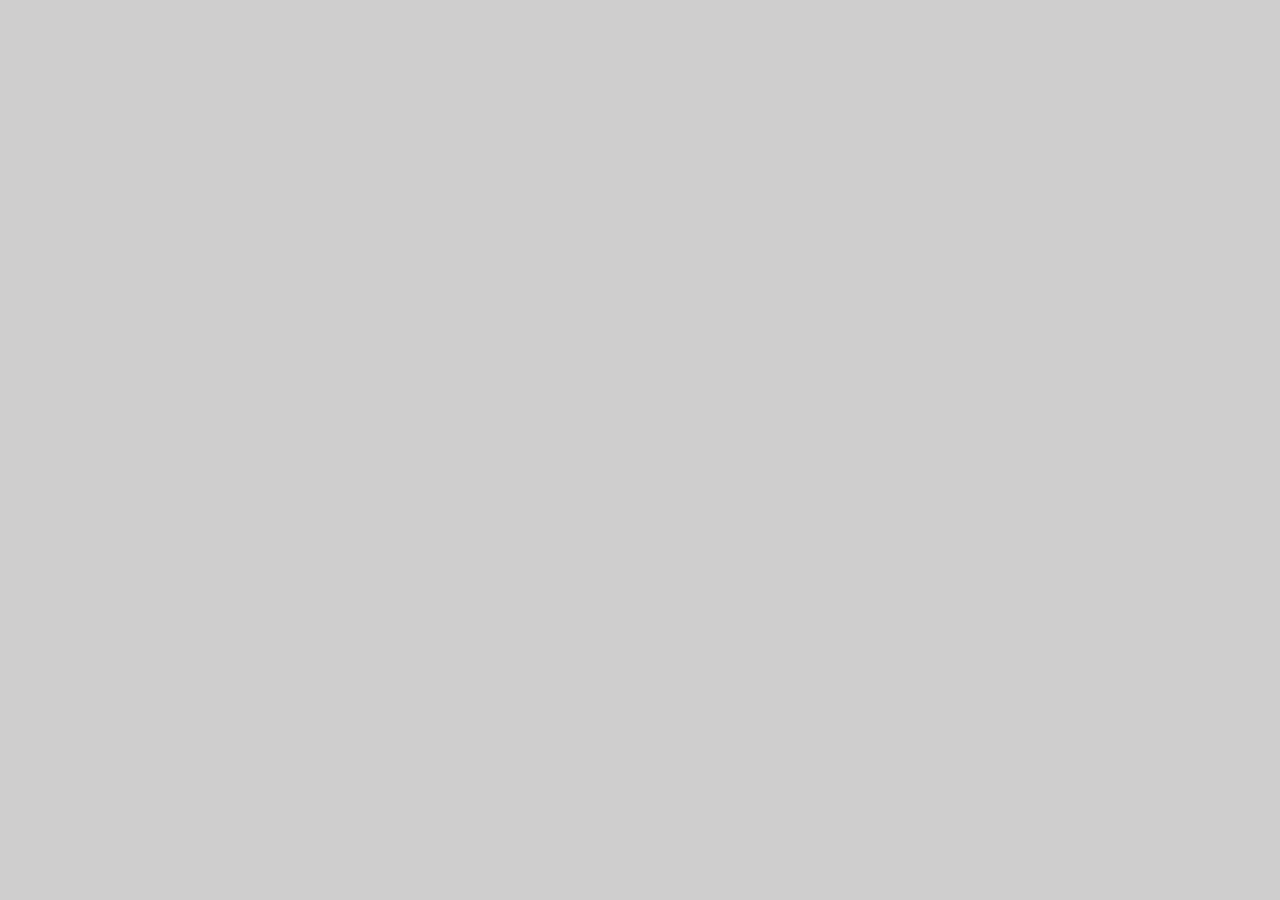
==== commit 92a26150: "removed poster image from landing page" ====
--- a/INDEX.html
+++ b/INDEX.html
@@ -224,8 +224,8 @@
     </script>
 
 
-    <video playsinline autoplay muted id="myVideo" poster="/landing-page-poster.png">
-      <source src="/ANDRO-LANDING-PAGE.mp4" type="video/mp4">
+    <video playsinline autoplay muted id="myVideo">
+      <source src="/ANDRO LANDING PAGE.mp4" type="video/mp4">
       Your browser does not support HTML5 video.
     </video>
     <a id="entersite" href="/ANDRO SITE.html">ENTER SITE</a>
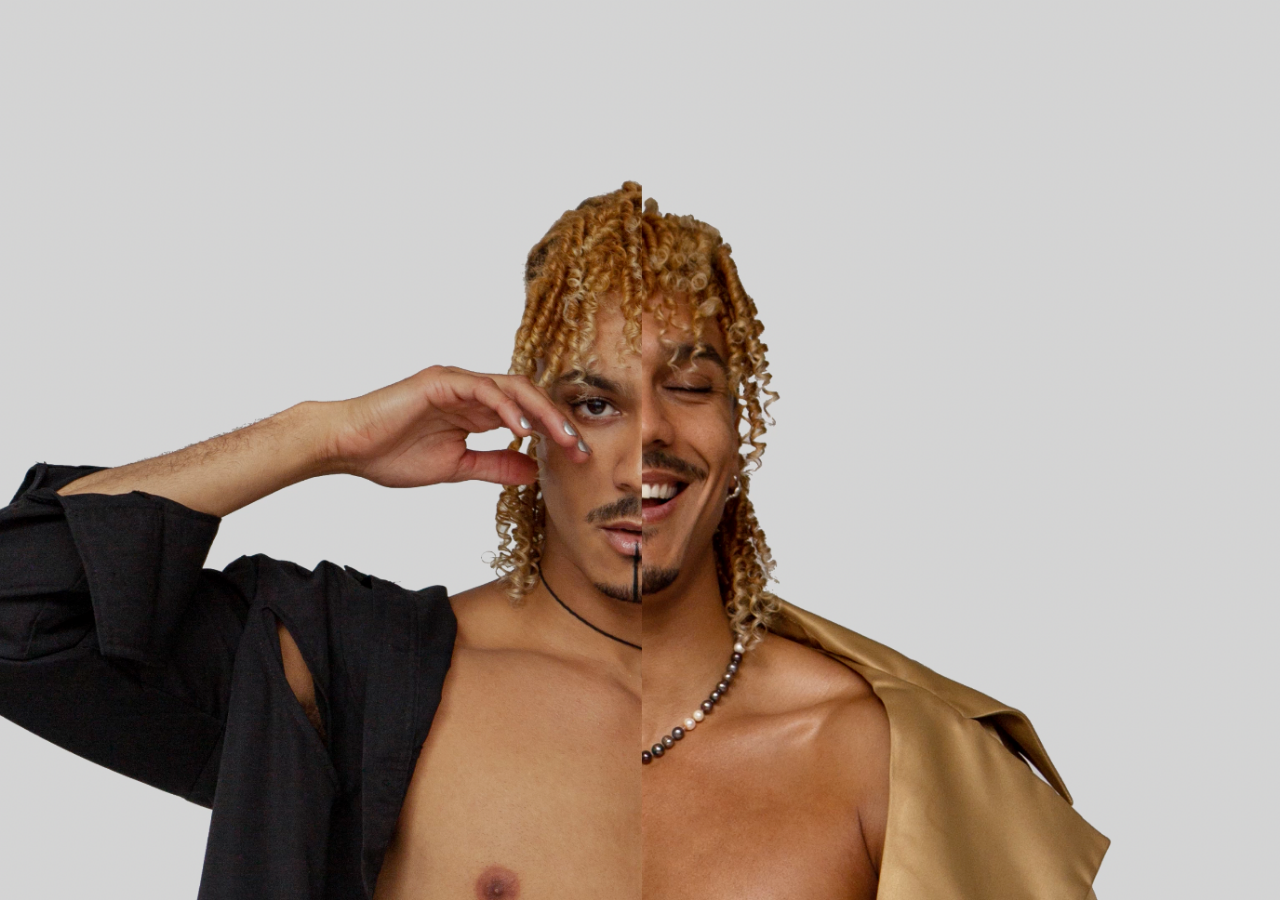
==== commit 173294e2: "Update INDEX.html" ====
--- a/INDEX.html
+++ b/INDEX.html
@@ -11,129 +11,123 @@
   <link href="https://fonts.googleapis.com/css2?family=GFS+Didot&display=swap" rel="stylesheet">
   <link rel="stylesheet" href="/MAILING-LIST.css">
 
-  <title>Document</title>
-</head>
-
-<body>
-  <!DOCTYPE html>
-  <html>
-
-  <head>
-    <meta name="viewport" content="width=device-width, initial-scale=1">
-    <style>
-      * {
-        box-sizing: border-box;
+  <title>ANDRO OFFICIAL</title>
+  <meta name="viewport" content="width=device-width, initial-scale=1">
+  <style>
+    * {
+      box-sizing: border-box;
+    }
+
+    body {
+      margin: 0;
+      font-family: Helvetica;
+      font-size: 17px;
+      padding: 0px;
+      display: flex;
+      justify-content: center;
+      align-items: center;
+      overflow: hidden;
+      display: flex;
+      flex-direction: column;
+      align-items: center;
+      justify-content: center;
+      background-color: #CFCECE;
+      width: 100vw;
+      height: auto;
+    }
+
+
+    #myVideo {
+      width: auto;
+      height: 100vh;
+      object-fit: cover;
+    }
+
+    #contentPost {
+      top: 50px;
+      position: fixed;
+      font-size: 40pt;
+      min-width: 100vw;
+      display: flex;
+      align-items: center;
+      justify-content: center;
+    }
+
+    .wrapper {
+      display: flex;
+      flex-direction: column;
+      justify-content: space-between;
+      align-items: center;
+      height: 100vh;
+      width: 1000px;
+      position: absolute;
+      padding: auto;
+      outline: 2px;
+      outline-style: solid;
+      outline-color: red;
+      padding-top: 70vh;
+    }
+
+    .logo-landing-page {
+      margin-top: 50px;
+      width: 100%;
+      max-width: 1000px;
+    }
+
+    #mailing-list-landing-page {
+      position: fixed !important;
+      top: 53%;
+      padding-top: 10px !important;
+      padding-left: 10px !important;
+      padding-right: 10px !important;
+      padding-bottom: 20px !important;
+      height: 250px;
+      width: 320px;
+      background-color: rgba(62, 62, 62, 0.8);
+      border-radius: 4px;
+      opacity: 0;
+    }
+
+    #socials-landing-page {
+      margin-top: 10px;
+      margin-bottom: 10px;
+    }
+
+    #entersite {
+      position: absolute;
+      top: 87%;
+      width: 200px;
+      height: 50px;
+      border-radius: 2px;
+      border: 2px;
+      border-style: solid;
+      border-color: white;
+      display: flex;
+      align-items: center;
+      justify-content: center;
+      background-color: rgba(255, 255, 255, 0.5);
+      font-family: DIDOT;
+      font-weight: BOLD;
+      text-decoration: none;
+      color: black;
+    }
+
+    #entersite:hover {
+      cursor: pointer;
+      background-color: rgba(255, 255, 255, 0.7);
+    }
+
+    @media only screen and (max-height: 700px) {
+      .logo-landing-page {
+        max-width: 550px !important;
+        margin-top: 0px !important;
       }
 
-      body {
-        margin: 0;
-        font-family: Helvetica;
-        font-size: 17px;
-        padding: 0px;
-        display: flex;
-        justify-content: center;
-        align-items: center;
-        overflow: hidden;
-        display: flex;
-        flex-direction: column;
-        align-items: center;
-        justify-content: center;
-        background-color: #CFCECE;
-        width: 100vw;
-        height: auto;
-      }
-
-
-      #myVideo {
-        width: auto;
-        height: 100vh;
-        object-fit: cover;
-      }
-
-      #contentPost {
-        top: 50px;
-        position: fixed;
-        font-size: 40pt;
-        min-width: 100vw;
-        display: flex;
-        align-items: center;
-        justify-content: center;
-      }
-
-      .wrapper {
-        display: flex;
-        flex-direction: column;
-        justify-content: space-between;
-        align-items: center;
-        height: 100vh;
-        width: 1000px;
-        position: absolute;
-        padding: auto;
-        outline: 2px;
-        outline-style: solid;
-        outline-color: red;
-        padding-top: 70vh;
-      }
-
-      .logo-landing-page {
-        margin-top: 50px;
-        width: 100%;
-        max-width: 1000px;
-      }
-
-      #mailing-list-landing-page {
-        position: fixed !important;
-        top: 53%;
-        padding-top: 10px !important;
-        padding-left: 10px !important;
-        padding-right: 10px !important;
-        padding-bottom: 20px !important;
-        height: 250px;
-        width: 320px;
-        background-color: rgba(62, 62, 62, 0.8);
-        border-radius: 4px;
-        opacity: 0;
-      }
-
-      #socials-landing-page {
-        margin-top: 10px;
-        margin-bottom: 10px;
-      }
-
-      #entersite {
-        position: absolute;
-        top: 87%;
-        width: 200px;
-        height: 50px;
-        border-radius: 2px;
-        border: 2px;
-        border-style: solid;
-        border-color: white;
-        display: flex;
-        align-items: center;
-        justify-content: center;
-        background-color: rgba(255, 255, 255, 0.5);
-        font-family: DIDOT;
-        font-weight: BOLD;
-        text-decoration: none;
-        color: black;
-      }
-
-      #entersite:hover {
-        cursor: pointer;
-        background-color: rgba(255, 255, 255, 0.7);
-      }
-
-      @media only screen and (max-height: 700px) {
-        .logo-landing-page {
-          max-width: 550px !important;
-          margin-top: 0px !important;
-        }
       @media only screen and (max-width: 420px) {
         .logo-landing-page {
           margin-top: 10px !important;
         }
-      
+
 
         @media only screen and (max-height: 460px) {
           .logo-landing-page {
@@ -159,87 +153,82 @@
               height: 100vh;
               object-fit: cover;
             }
-    </style>
-  </head>
-
-
-  <body>
-    <script>
-      console.log("hello")
-      var video = document.getElementById("video");
-      let windowWidth = window.visualViewport.width
-      let windowHeight = window.visualViewport.height
-      console.log(windowWidth)
-
-      let source = document.createElement("source")
-      source.setAttribute("type", "video/mp4")
-
-      if (windowWidth < 518 && windowHeight > 375) {
-        //It is a small screen
+  </style>
+</head>
+
+
+<body>
+
+  <video playsinline autoplay muted id="myVideo" poster="landing-page-poster.png">
+    <source src="/ANDRO LANDING PAGE.mp4" type="video/mp4">
+    Your browser does not support HTML5 video.
+  </video>
+  <a id="entersite" href="/ANDRO SITE.html">ENTER SITE</a>
+
+  <script defer src="https://sibforms.com/forms/end-form/build/main.js"></script>
+  <div id="contentPost">
+    <img src="/andro-black.png" alt="Andro-LOGO" class="logo-landing-page">
+  </div>
+
+  <script>
+    console.log("hello")
+    var video = document.getElementById("video");
+    let windowWidth = window.visualViewport.width
+    let windowHeight = window.visualViewport.height
+    console.log(windowWidth)
+
+    let source = document.createElement("source")
+    source.setAttribute("type", "video/mp4")
+
+    if (windowWidth < 518 && windowHeight > 375) {
+      //It is a small screen
+      source.setAttribute("src", 'ANDRO test.mp4')
+      video.append(source);
+    } else
+      if (windowWidth > 518 && windowWidth < 1400 && windowHeight > 788) {
+        //It is an iPad
         source.setAttribute("src", 'ANDRO test.mp4')
         video.append(source);
-      } else
-        if (windowWidth > 518 && windowWidth < 1400 && windowHeight > 788) {
-          //It is an iPad
+      }
+      else
+        if (windowWidth < 1400 && windowHeight < 788) {
+          //It is a portrait device
           source.setAttribute("src", 'ANDRO test.mp4')
           video.append(source);
         }
         else
-          if (windowWidth < 1400 && windowHeight < 788) {
-            //It is a portrait device
-            source.setAttribute("src", 'ANDRO test.mp4')
+          if (windowWidth > 1400) {
+            //It is a big screen or desktop
+            source.setAttribute("src", 'ANDRO test.p4')
             video.append(source);
           }
-          else
-            if (windowWidth > 1400) {
-              //It is a big screen or desktop
-              source.setAttribute("src", 'ANDRO test.p4')
-              video.append(source);
-            }
-
-    </script>
-    <script src="https://code.jquery.com/jquery-1.11.3.js"></script>
-    <script>
-
-      $(document).ready(function () {
-        // Hide the div
-        $("#contentPost").hide();
-        // Show the div after 5s
-        $("#contentPost").delay(3000).fadeIn(100);
-      });
-
-      $(document).ready(function () {
-        // Hide the div
-        $("#mailing-list-landing-page").hide();
-        // Show the div after 5s
-        $("#mailing-list-landing-page").delay(4200).fadeIn(450);
-      });
-      $(document).ready(function () {
-        // Hide the div
-        $("#entersite").hide();
-        // Show the div after 5s
-        $("#entersite").delay(4600).fadeIn(250);
-      });
-
-    </script>
-
-
-    <video playsinline autoplay muted id="myVideo">
-      <source src="/ANDRO LANDING PAGE.mp4" type="video/mp4">
-      Your browser does not support HTML5 video.
-    </video>
-    <a id="entersite" href="/ANDRO SITE.html">ENTER SITE</a>
-
-    <script defer src="https://sibforms.com/forms/end-form/build/main.js"></script>
-    <div id="contentPost">
-      <img src="/andro-black.png" alt="Andro-LOGO" class="logo-landing-page">
-    </div>
-
-
-
-  </body>
-
-  </html>
+
+  </script>
+  <script src="https://code.jquery.com/jquery-1.11.3.js"></script>
+  <script>
+
+    $(document).ready(function () {
+      // Hide the div
+      $("#contentPost").hide();
+      // Show the div after 5s
+      $("#contentPost").delay(3000).fadeIn(100);
+    });
+
+    $(document).ready(function () {
+      // Hide the div
+      $("#mailing-list-landing-page").hide();
+      // Show the div after 5s
+      $("#mailing-list-landing-page").delay(4200).fadeIn(450);
+    });
+    $(document).ready(function () {
+      // Hide the div
+      $("#entersite").hide();
+      // Show the div after 5s
+      $("#entersite").delay(4600).fadeIn(250);
+    });
+
+  </script>
+
 </body>
 
 </html>--- a/ANDRO STYLE.css
+++ b/ANDRO STYLE.css
@@ -1,6 +1,6 @@
-/* html,body{
+html,body{
     margin:0;
-    background-color: black;
+    background-color: rgb(118, 114, 114);
     padding:0;
     align-items: center;
     display: flex;
@@ -8,12 +8,12 @@
     overflow-x: hidden;
     max-width: 100%;
     position: relative;
-} */
+} 
 .lock-scroll00000 {
     position:fixed;
 }
 
-#mobile-video{
+.mobile-landing-video{
     max-width: 100vw;
     position: fixed;
     width: 100%;
@@ -21,14 +21,15 @@
     position: absolute;
     object-fit: cover;
     z-index: 0;   
-    display: none;
 }
 
 #banner-video[poster]{
     object-fit: cover;
+    min-width: 100vw;
 }
 #smaller-video[poster]{
     object-fit: cover;
+    min-width: 100vw;
 }
 #mobile-video[poster]{
     object-fit: cover;
@@ -57,6 +58,17 @@
     display: block;
 }
 
+#mobile-video{
+    max-width: 100vw;
+    position: fixed;
+    width: 100%;
+    height: 100%;
+    position: absolute;
+    object-fit: cover;
+    z-index: 0;   
+    display: none;
+}
+
 .landing-video{
     opacity: 0.9;
     min-width: 100vw;
@@ -112,6 +124,7 @@
     background-size:cover;
     width: 100vw;
     overflow: hidden;
+    height: 1600px;
 }
 
 .mailing-text{
@@ -138,7 +151,7 @@
 
 .footer-text{
     font-family: didot;
-
+    margin-bottom: 20px;
 }
 
 .navbar{
@@ -164,7 +177,7 @@
     max-width: 100%;
     padding-top: 34px;
     padding-left: 40px;
-    z-index: 100;
+    z-index: 2;
 }
 
 .big-menu-container{
@@ -752,7 +765,20 @@
         display:none;
     }
 } */
-@media only screen and (max-width: 1500px) and (orientation:portrait) and (min-width:838px) {
+
+@media only screen and (max-width: 1800px) {
+    #banner-video{
+        display:none;
+    }
+    #smaller-video{
+        display:flex;
+    }
+    #mobile-video{
+        display:none;
+    }
+}
+
+@media only screen and (max-width: 1800px) and (orientation:portrait) {
 
     .award-poster{
         display: flex;
@@ -794,7 +820,7 @@
         display:none;
     }
     #smaller-video{
-        display:flex;
+        display:block;
     }
     #mobile-video{
         display:none;
@@ -810,12 +836,6 @@
 
     #topEP{
         margin-bottom: 40px;
-    }
-    #banner-video{
-        display: none !important;
-    }
-    #smaller-video{
-        display: flex;
     }
 
 }
@@ -833,15 +853,7 @@
     .height{
         min-height:300px;
         min-width: 10px;
-        background-color: blue;
-    }
-    #banner-video{
-        display: none !important;
-    }
-    #smaller-video{
-        display: flex;
-    }
-  
+    }
 }
 @media only screen and (max-width: 1024px) and (orientation:landscape){
     .mailing-list-container{
@@ -857,7 +869,6 @@
     .height{
         min-height:300px;
         min-width: 10px;
-        background-color: blue;
     }
 
     .EP-container{
@@ -866,22 +877,20 @@
     .buyandstream{
         margin-top:70px;
     }
-
     .header{
         margin-bottom: 40px;
     }
-
     #banner-video{
-        display: none !important;
+        display:none;
     }
     #smaller-video{
-        display: flex;
-    }
-}
-
-@media only screen and (max-width: 800px) and (orientation:landscape){
-    #banner-video{
-        display: none;
+        display:none;
+    }
+    #mobile-video{
+        display:block;
+    }
+    .end{
+        margin-top: 90px;
     }
 }
 @media only screen and (max-width: 1024px) and (orientation:portrait){
@@ -924,21 +933,20 @@
     .height{
         min-height:350px;
         min-width: 10px;
-        background-color: blue;
     }
     .menu-container{
         display: flex;
     } 
     #banner-video{
-        display: none;
-    }
-
+        display:none;
+    }
     #smaller-video{
-        display:flex;
-    }
-
-}
-
+        display:none;
+    }
+    #mobile-video{
+        display:block;
+    }
+}
 @media only screen and (max-width: 800px) and (min-height:400px) {
 
     /* .video{
@@ -973,19 +981,6 @@
         padding-left: 0vw;
         padding-right:0vw;
     }
-    #banner-video{
-        display: none !important;
-    }
-    #mobile-video{
-        display:flex;
-        width: auto;
-        max-height:100vh;
-        align-self: center;
-        display: flex;
-    }
-    #smaller-video{
-        display:none!important;
-    } 
     .mailing-list-container{
         position: absolute;
         padding-top: 150px;
@@ -999,10 +994,66 @@
     .height{
         min-height:350px;
         min-width: 10px;
-        background-color: blue;
-    }
-}
-
+    }
+}
+@media only screen and (max-width: 799px) and (orientation:landscape) {
+
+    .big-menu-container{
+        display: none;
+    }
+    .navbar-hamburger .menu-items {
+        position: relative;
+    } 
+    #mailing-text-mobile{
+        padding-top:20px;
+        text-align: center;
+        max-width: 250px;
+    }
+    .EP-artwork{
+        height: 90vh;
+        width: auto;
+    }
+
+    .EP-container{
+        height: auto;
+    }
+    .buyandstream{
+        margin-top:70px;
+    }
+
+    .header{
+        margin-bottom: 40px;
+    }
+  
+    .CONTAINER{
+        margin-top: 5px !important;
+    }
+    .socials{
+        padding-top: 15px;
+    }
+    .mailing-list-container{
+        position: absolute;
+        padding-top: 150px;
+        padding-left: 0px;
+        padding-bottom: 0px;
+        height: auto;
+        top:0;
+        margin-top:100vh;
+        width: 100vw;
+    }
+    .height{
+        min-height:350px;
+        min-width: 10px;
+    }
+    #banner-video{
+        display: none;
+    }
+    .andro-logo{
+        width: 150px;
+        padding-left: 30px;
+    }
+    
+}
 @media only screen and (max-width: 507px) and (orientation:portrait) {
 
     .page{
@@ -1049,12 +1100,6 @@
         width:100vw;
         padding-left: 0vw;
         padding-right:0vw;
-    }
-    #banner-video{
-        display:none;
-    }
-    #mobile-video{
-        display:flex;
     }
     .mailing-list-container{
         position: absolute;
@@ -1069,13 +1114,19 @@
     .height{
         min-height:300px!important;
         min-width: 10px;
-        background-color: blue;
     }
     .end-margin{
         height:20px !important;
     }
-}
-
+    .page-bottom{
+        padding-left: 0px;
+        padding-right: 0px;
+    }
+    .andro-logo{
+        width: 150px;
+        padding-left: 10px;
+    }
+}
 @media only screen and (max-width: 400px) and (orientation:portrait) {
     .logo-container{
         max-width: 200px;
@@ -1087,13 +1138,7 @@
         padding-left: 0vw;
         padding-right:0vw;
     }
-    #banner-video{
-        display:none;
-    }
-    #mobile-video{
-        display:flex;
-        min-width: 100vw;
-    }
+
     .mailing-list-container{
         position: absolute;
         padding-top: 150px;
@@ -1107,7 +1152,6 @@
     .height{
         min-height:350px;
         min-width: 10px;
-        background-color: blue;
     }
     .end-margin{
         height:20px !important;
@@ -1115,77 +1159,6 @@
     .andro-logo{
         padding-left:15px;
     }
-    /* .EP-artwork{
-        height: 90vh;
-        width: auto;
-    }
-
-    .EP-container{
-        height: auto;
-    }
-    .buyandstream{
-        margin-top:70px;
-    }
-
-    .header{
-        margin-bottom: 40px;
-    } */
-}
-
-@media only screen and (max-width: 799px) and (orientation:landscape) {
-
-    .big-menu-container{
-        display: none;
-    }
-    .navbar-hamburger .menu-items {
-        position: relative;
-    } 
-    #mailing-text-mobile{
-        padding-top:20px;
-        text-align: center;
-        max-width: 250px;
-    }
-    .EP-artwork{
-        height: 90vh;
-        width: auto;
-    }
-
-    .EP-container{
-        height: auto;
-    }
-    .buyandstream{
-        margin-top:70px;
-    }
-
-    .header{
-        margin-bottom: 40px;
-    }
-  
-    .CONTAINER{
-        margin-top: 5px !important;
-    }
-    .socials{
-        padding-top: 15px;
-    }
-    .mailing-list-container{
-        position: absolute;
-        padding-top: 150px;
-        padding-left: 0px;
-        padding-bottom: 0px;
-        height: auto;
-        top:0;
-        margin-top:100vh;
-        width: 100vw;
-    }
-    .height{
-        min-height:350px;
-        min-width: 10px;
-        background-color: blue;
-    }
-    #banner-video{
-        display: none;
-    }
-    
 }
 @media only screen and (max-width: 300px) {
     .andro-logo{
@@ -1196,15 +1169,8 @@
         transform: scale(0.6);
         margin-top: -6px;
     }
-    #mobile-video{
-        min-width:100vw;
-        height: auto;
-    }
-    #banner-video{
-        display:none;
-    }
     .EP-artwork{
         max-width: 100vw;
     }
-}
-
+} 
+
